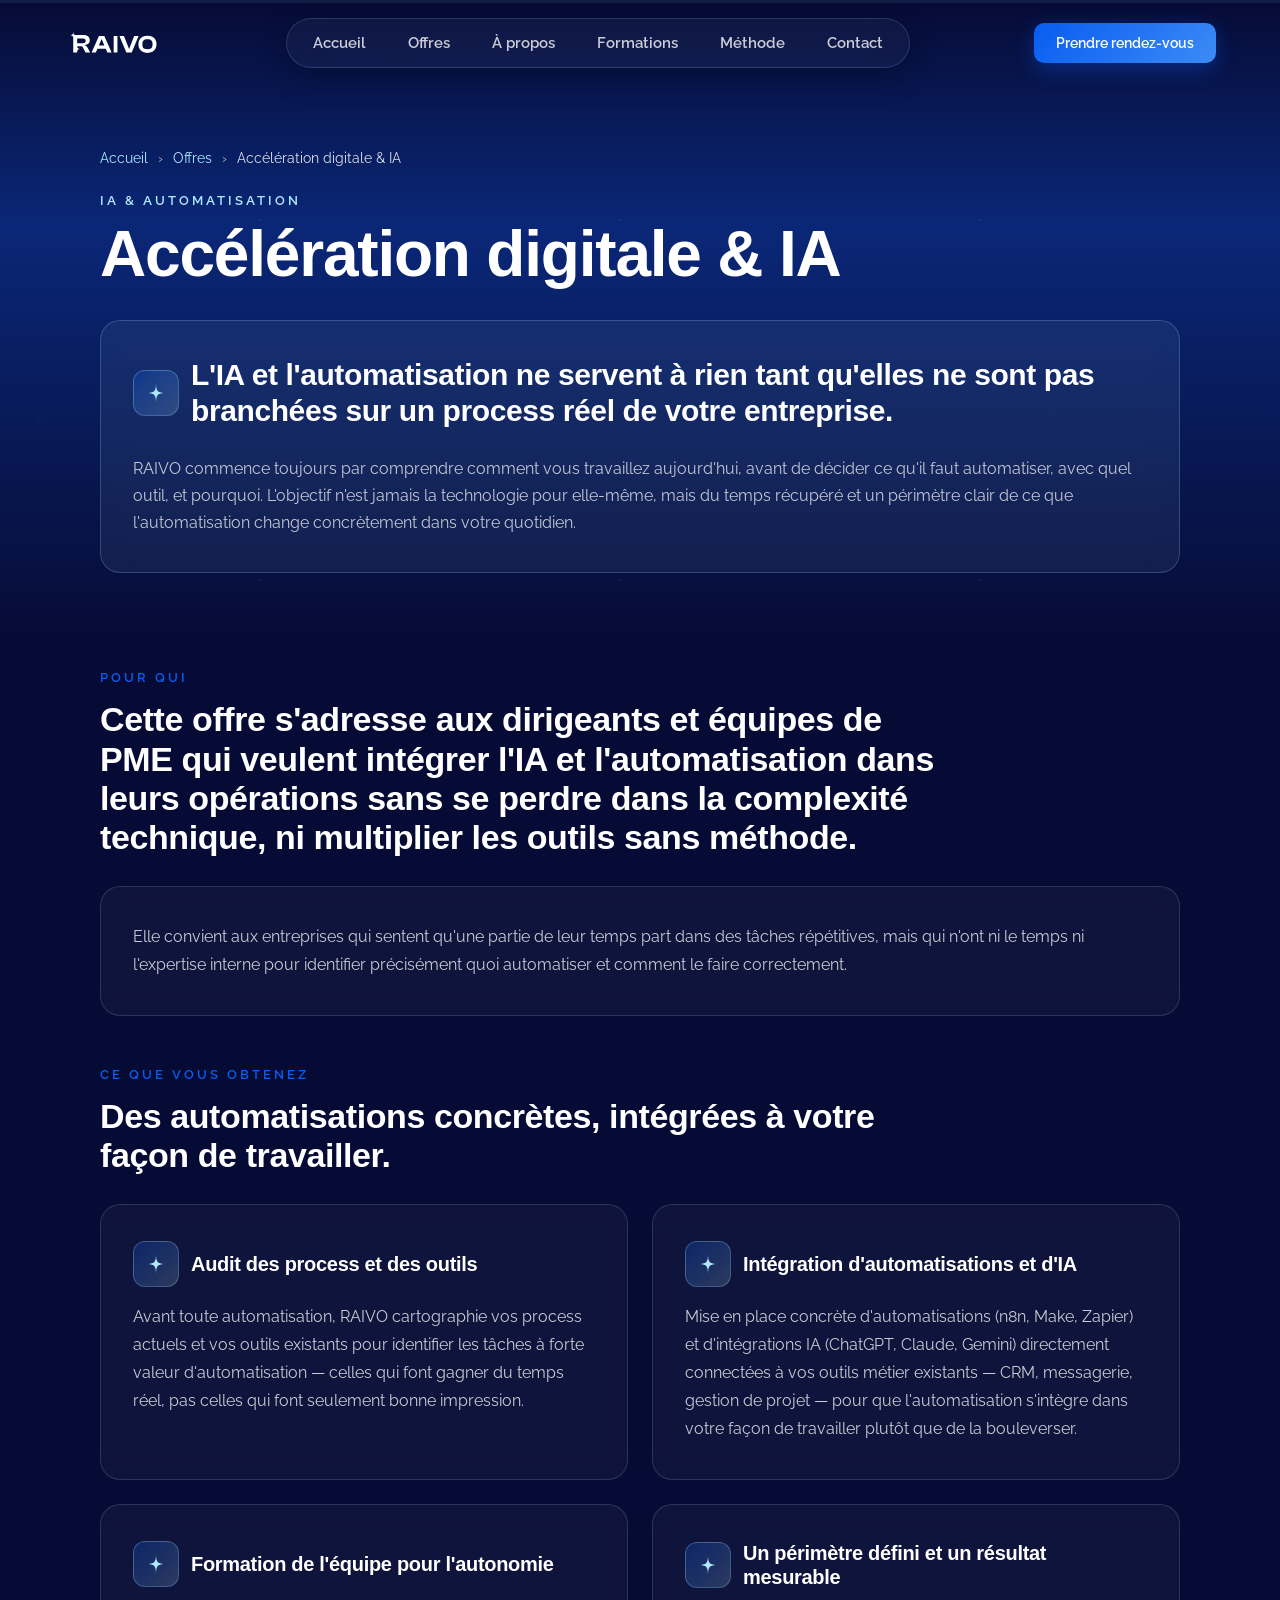
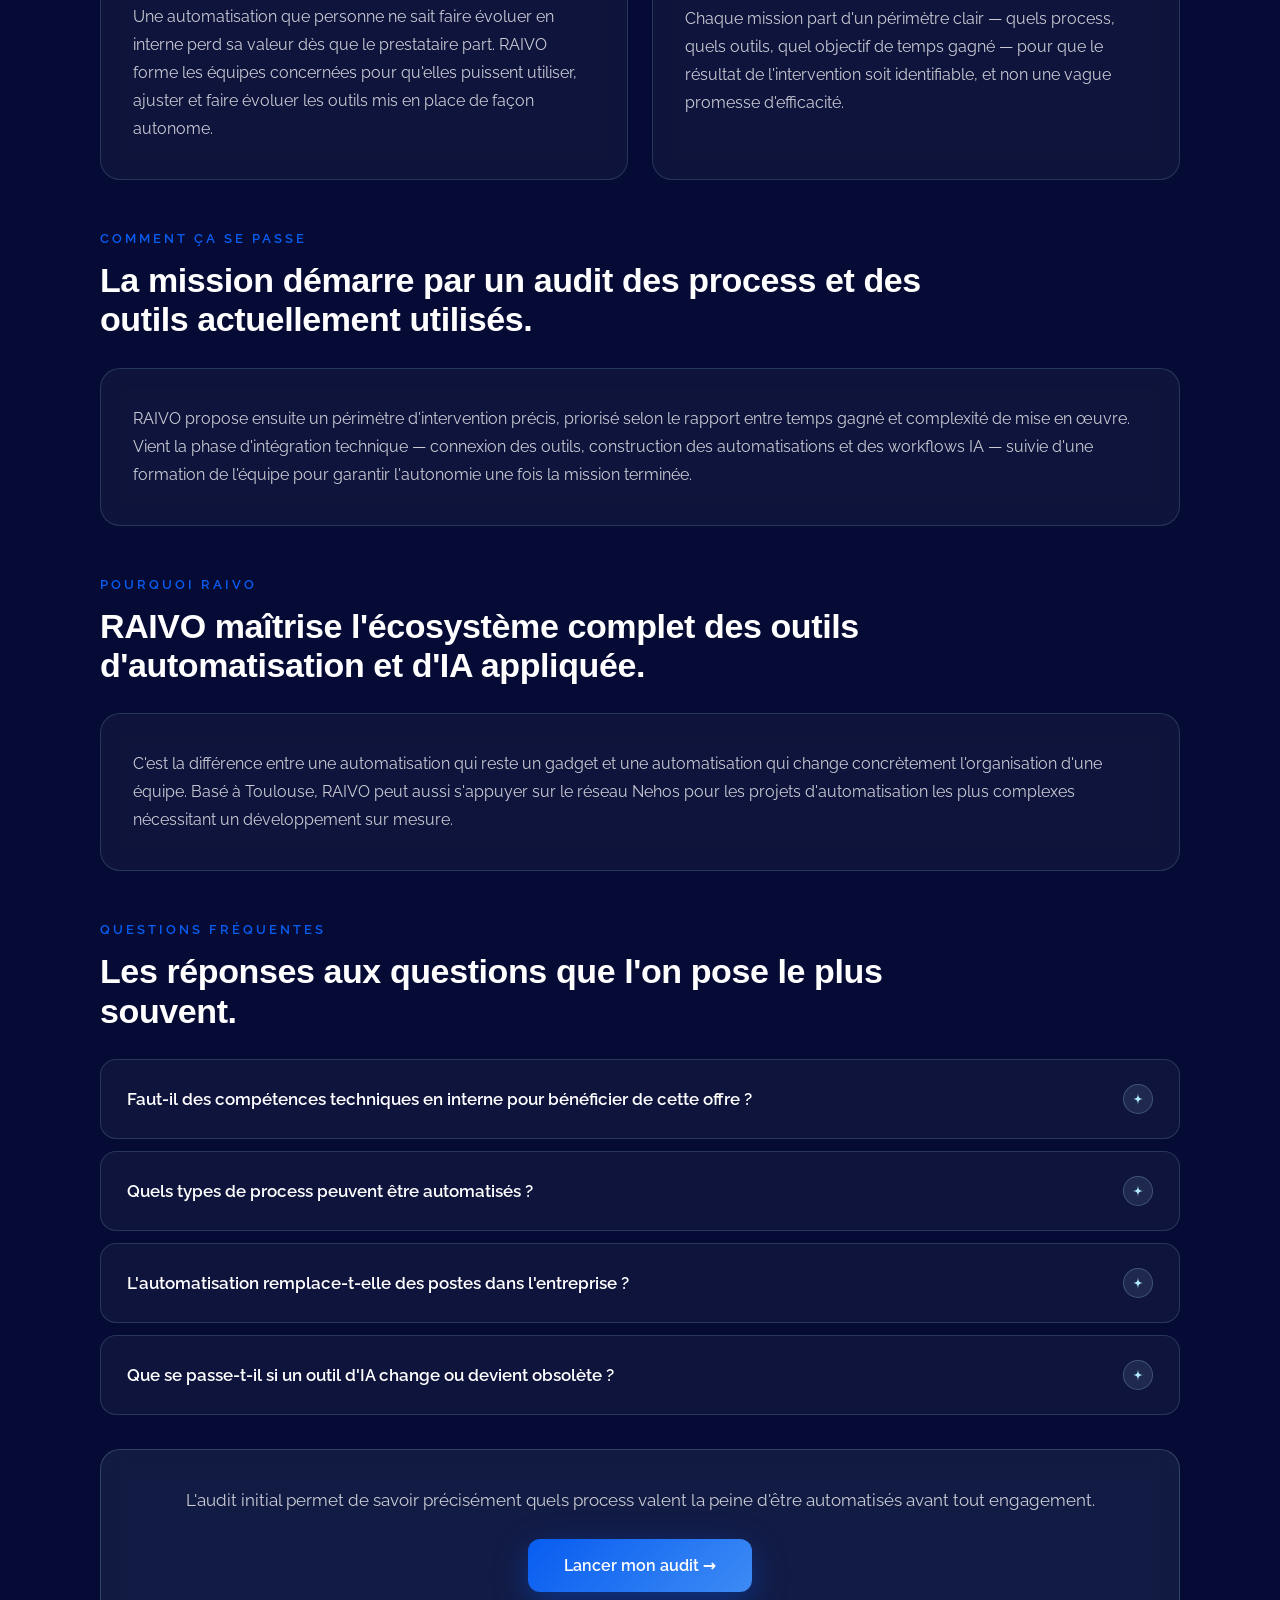
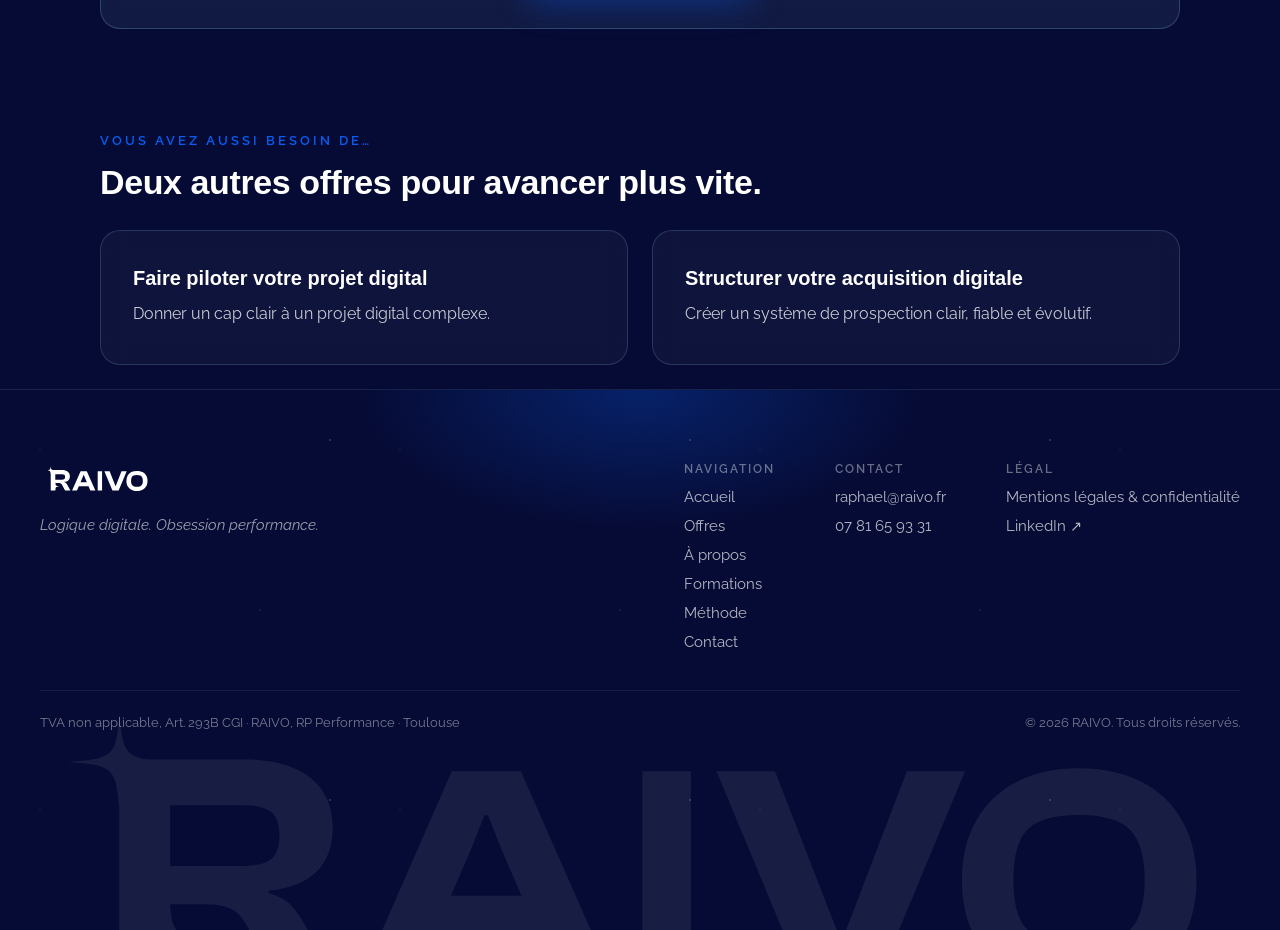
==== acceleration-digitale-ia/index.html @ 3dbcf72a "Ajout page Accélération digitale & IA" ====
<!DOCTYPE html>
<html lang="fr">
<head>
<meta charset="utf-8">
<meta name="viewport" content="width=device-width, initial-scale=1">
<title>Intégration IA et automatisation pour PME | RAIVO Toulouse</title>
<link rel="icon" type="image/svg+xml" href="../assets/favicon.svg">
<link rel="icon" type="image/png" sizes="32x32" href="../assets/favicon-32.png">
<link rel="icon" type="image/png" sizes="16x16" href="../assets/favicon-16.png">
<link rel="apple-touch-icon" sizes="180x180" href="../assets/apple-touch-icon.png">
<meta name="description" content="Gagnez du temps sans vous perdre dans la technique : audit, automatisations et IA intégrées à vos process, avec formation de vos équipes.">
<meta name="robots" content="index,follow">
<link rel="canonical" href="https://raivo.fr/acceleration-digitale-ia">
<meta property="og:type" content="website">
<meta property="og:url" content="https://raivo.fr/acceleration-digitale-ia">
<meta property="og:title" content="Intégration IA et automatisation pour PME | RAIVO Toulouse">
<meta property="og:description" content="Gagnez du temps sans vous perdre dans la technique : audit, automatisations et IA intégrées à vos process, avec formation de vos équipes.">
<meta property="og:image" content="https://raivo.fr/assets/og-image.jpg">
<meta property="og:site_name" content="RAIVO">
<meta property="og:locale" content="fr_FR">
<meta name="twitter:card" content="summary_large_image">
<meta name="twitter:title" content="Intégration IA et automatisation pour PME | RAIVO Toulouse">
<meta name="twitter:description" content="Gagnez du temps sans vous perdre dans la technique : audit, automatisations et IA intégrées à vos process, avec formation de vos équipes.">
<meta name="twitter:image" content="https://raivo.fr/assets/og-image.jpg">
<script type="application/ld+json">
{
  "@context": "https://schema.org",
  "@type": "Service",
  "name": "Accélération digitale & IA",
  "description": "RAIVO accompagne les PME dans l'intégration de l'IA et des automatisations dans leurs process métiers pour gagner du temps et réduire la complexité opérationnelle.",
  "provider": {
    "@type": "ProfessionalService",
    "name": "RAIVO",
    "url": "https://raivo.fr"
  },
  "areaServed": "France",
  "serviceType": "Automatisation et IA"
}
</script>
<link rel="preconnect" href="https://fonts.googleapis.com">
<link rel="preconnect" href="https://fonts.gstatic.com" crossorigin>
<link href="https://api.fontshare.com/v2/css?f[]=clash-display@600,700&display=swap" rel="stylesheet">
<link href="https://fonts.googleapis.com/css2?family=Raleway:wght@400;500;600;700&display=swap" rel="stylesheet">
<link rel="stylesheet" href="../css/style.css">
</head>
<body>
<div class="rv-progress-track"><div class="rv-progress-bar" data-progress-bar></div></div>

<header class="rv-header" data-header>
  <div class="rv-header-inner">
    <a href="../index.html" class="rv-logo" aria-label="RAIVO, accueil">
      <img src="../assets/raivo-logo-wide.svg" alt="Logo RAIVO" width="129" height="31">
    </a>
    <nav class="rv-tubelight" aria-label="Navigation principale">
      <a class="rv-nav-item" href="../index.html#accueil">Accueil</a>
      <a class="rv-nav-item" href="../index.html#offres">Offres</a>
      <a class="rv-nav-item" href="../index.html#apropos">À propos</a>
      <a class="rv-nav-item" href="../index.html#formations">Formations</a>
      <a class="rv-nav-item" href="../index.html#methode">Méthode</a>
      <a class="rv-nav-item" href="../index.html#contact">Contact</a>
    </nav>
    <a class="rv-cta-header" href="../rendez-vous.html" aria-label="Prendre rendez-vous">Prendre rendez-vous</a>
    <button type="button" class="rv-burger" data-burger aria-label="Ouvrir le menu" aria-expanded="false">
      <svg width="18" height="18" viewBox="0 0 24 24" aria-hidden="true">
        <path class="icon-close" d="M5 5L19 19M19 5L5 19" stroke="#fff" stroke-width="2" stroke-linecap="round"></path>
        <path class="icon-open" d="M4 7H20M4 12H20M4 17H20" stroke="#fff" stroke-width="2" stroke-linecap="round"></path>
      </svg>
    </button>
  </div>
  <div class="rv-mobile-menu" data-mobile-menu>
    <a href="../index.html#accueil">Accueil</a>
    <a href="../index.html#offres">Offres</a>
    <a href="../index.html#apropos">À propos</a>
    <a href="../index.html#formations">Formations</a>
    <a href="../index.html#methode">Méthode</a>
    <a href="../index.html#contact">Contact</a>
    <a href="../rendez-vous.html" class="rv-mobile-cta">Prendre rendez-vous</a>
  </div>
</header>

<main>
<section class="service-hero" aria-labelledby="page-title">
  <div class="rv-stars" aria-hidden="true"></div>
  <div class="service-hero-inner">
    <nav class="service-breadcrumb" aria-label="Fil d'Ariane">
      <a href="../index.html">Accueil</a>
      <span aria-hidden="true">›</span>
      <a href="../index.html#offres">Offres</a>
      <span aria-hidden="true">›</span>
      <span aria-current="page">Accélération digitale &amp; IA</span>
    </nav>
    <span class="rv-eyebrow sky">IA &amp; automatisation</span>
    <h1 id="page-title">Accélération digitale &amp; IA</h1>
    <div class="service-hero-card rv-card rv-card-tint">
      <div class="rv-card-title-row">
        <div class="rv-icon-badge" aria-hidden="true"><svg width="20" height="20" viewBox="0 0 100 100"><path d="M50 0 C50 42 58 50 100 50 C58 50 50 58 50 100 C50 58 42 50 0 50 C42 50 50 42 50 0 Z" fill="#b0e9fd"/></svg></div>
        <h2>L'IA et l'automatisation ne servent à rien tant qu'elles ne sont pas branchées sur un process réel de votre entreprise.</h2>
      </div>
      <p>RAIVO commence toujours par comprendre comment vous travaillez aujourd'hui, avant de décider ce qu'il faut automatiser, avec quel outil, et pourquoi. L'objectif n'est jamais la technologie pour elle-même, mais du temps récupéré et un périmètre clair de ce que l'automatisation change concrètement dans votre quotidien.</p>
    </div>
  </div>
</section>

<section class="rv-section service-section" aria-labelledby="pour-qui-title">
  <div class="rv-wrap service-wrap">
    <div class="service-section-head">
      <span class="rv-eyebrow">Pour qui</span>
      <h2 id="pour-qui-title">Cette offre s'adresse aux dirigeants et équipes de PME qui veulent intégrer l'IA et l'automatisation dans leurs opérations sans se perdre dans la complexité technique, ni multiplier les outils sans méthode.</h2>
    </div>
    <div class="rv-card">
      <p>Elle convient aux entreprises qui sentent qu'une partie de leur temps part dans des tâches répétitives, mais qui n'ont ni le temps ni l'expertise interne pour identifier précisément quoi automatiser et comment le faire correctement.</p>
    </div>
  </div>
</section>

<section class="rv-section service-section" aria-labelledby="obtenez-title">
  <div class="rv-wrap service-wrap">
    <div class="service-section-head">
      <span class="rv-eyebrow">Ce que vous obtenez</span>
      <h2 id="obtenez-title">Des automatisations concrètes, intégrées à votre façon de travailler.</h2>
    </div>
    <div class="service-grid">
      <article class="rv-card service-card">
        <div class="rv-card-title-row">
          <div class="rv-icon-badge" aria-hidden="true"><svg width="20" height="20" viewBox="0 0 100 100"><path d="M50 0 C50 42 58 50 100 50 C58 50 50 58 50 100 C50 58 42 50 0 50 C42 50 50 42 50 0 Z" fill="#b0e9fd"/></svg></div>
          <h3>Audit des process et des outils</h3>
        </div>
        <p>Avant toute automatisation, RAIVO cartographie vos process actuels et vos outils existants pour identifier les tâches à forte valeur d'automatisation — celles qui font gagner du temps réel, pas celles qui font seulement bonne impression.</p>
      </article>
      <article class="rv-card service-card">
        <div class="rv-card-title-row">
          <div class="rv-icon-badge" aria-hidden="true"><svg width="20" height="20" viewBox="0 0 100 100"><path d="M50 0 C50 42 58 50 100 50 C58 50 50 58 50 100 C50 58 42 50 0 50 C42 50 50 42 50 0 Z" fill="#b0e9fd"/></svg></div>
          <h3>Intégration d'automatisations et d'IA</h3>
        </div>
        <p>Mise en place concrète d'automatisations (n8n, Make, Zapier) et d'intégrations IA (ChatGPT, Claude, Gemini) directement connectées à vos outils métier existants — CRM, messagerie, gestion de projet — pour que l'automatisation s'intègre dans votre façon de travailler plutôt que de la bouleverser.</p>
      </article>
      <article class="rv-card service-card">
        <div class="rv-card-title-row">
          <div class="rv-icon-badge" aria-hidden="true"><svg width="20" height="20" viewBox="0 0 100 100"><path d="M50 0 C50 42 58 50 100 50 C58 50 50 58 50 100 C50 58 42 50 0 50 C42 50 50 42 50 0 Z" fill="#b0e9fd"/></svg></div>
          <h3>Formation de l'équipe pour l'autonomie</h3>
        </div>
        <p>Une automatisation que personne ne sait faire évoluer en interne perd sa valeur dès que le prestataire part. RAIVO forme les équipes concernées pour qu'elles puissent utiliser, ajuster et faire évoluer les outils mis en place de façon autonome.</p>
      </article>
      <article class="rv-card service-card">
        <div class="rv-card-title-row">
          <div class="rv-icon-badge" aria-hidden="true"><svg width="20" height="20" viewBox="0 0 100 100"><path d="M50 0 C50 42 58 50 100 50 C58 50 50 58 50 100 C50 58 42 50 0 50 C42 50 50 42 50 0 Z" fill="#b0e9fd"/></svg></div>
          <h3>Un périmètre défini et un résultat mesurable</h3>
        </div>
        <p>Chaque mission part d'un périmètre clair — quels process, quels outils, quel objectif de temps gagné — pour que le résultat de l'intervention soit identifiable, et non une vague promesse d'efficacité.</p>
      </article>
    </div>
  </div>
</section>

<section class="rv-section service-section" aria-labelledby="comment-title">
  <div class="rv-wrap service-wrap">
    <div class="service-section-head">
      <span class="rv-eyebrow">Comment ça se passe</span>
      <h2 id="comment-title">La mission démarre par un audit des process et des outils actuellement utilisés.</h2>
    </div>
    <div class="rv-card">
      <p>RAIVO propose ensuite un périmètre d'intervention précis, priorisé selon le rapport entre temps gagné et complexité de mise en œuvre. Vient la phase d'intégration technique — connexion des outils, construction des automatisations et des workflows IA — suivie d'une formation de l'équipe pour garantir l'autonomie une fois la mission terminée.</p>
    </div>
  </div>
</section>

<section class="rv-section service-section" aria-labelledby="pourquoi-title">
  <div class="rv-wrap service-wrap">
    <div class="service-section-head">
      <span class="rv-eyebrow">Pourquoi RAIVO</span>
      <h2 id="pourquoi-title">RAIVO maîtrise l'écosystème complet des outils d'automatisation et d'IA appliquée.</h2>
    </div>
    <div class="rv-card">
      <p>C'est la différence entre une automatisation qui reste un gadget et une automatisation qui change concrètement l'organisation d'une équipe. Basé à Toulouse, RAIVO peut aussi s'appuyer sur le réseau Nehos pour les projets d'automatisation les plus complexes nécessitant un développement sur mesure.</p>
    </div>
  </div>
</section>

<section class="rv-section service-section" aria-labelledby="faq-title">
  <div class="rv-wrap service-wrap">
    <div class="service-section-head">
      <span class="rv-eyebrow">Questions fréquentes</span>
      <h2 id="faq-title">Les réponses aux questions que l'on pose le plus souvent.</h2>
    </div>
    <div class="service-faq" data-accordion="multi">
      <div class="rv-faq-item" data-accordion-item data-open="false">
        <button type="button" class="rv-faq-q" data-accordion-toggle aria-expanded="false"><span class="txt">Faut-il des compétences techniques en interne pour bénéficier de cette offre ?</span><span class="rv-faq-icon" aria-hidden="true"><svg width="14" height="14" viewBox="0 0 100 100"><path d="M50 0 C50 42 58 50 100 50 C58 50 50 58 50 100 C50 58 42 50 0 50 C42 50 50 42 50 0 Z" fill="#b0e9fd"/></svg></span></button>
        <div class="rv-faq-ans"><div class="rv-faq-ans-inner">Non, c'est justement le principe : RAIVO gère la complexité technique et forme l'équipe à l'utilisation, pas au développement des outils.</div></div>
      </div>
      <div class="rv-faq-item" data-accordion-item data-open="false">
        <button type="button" class="rv-faq-q" data-accordion-toggle aria-expanded="false"><span class="txt">Quels types de process peuvent être automatisés ?</span><span class="rv-faq-icon" aria-hidden="true"><svg width="14" height="14" viewBox="0 0 100 100"><path d="M50 0 C50 42 58 50 100 50 C58 50 50 58 50 100 C50 58 42 50 0 50 C42 50 50 42 50 0 Z" fill="#b0e9fd"/></svg></span></button>
        <div class="rv-faq-ans"><div class="rv-faq-ans-inner">Le champ est large — traitement des leads entrants, relances clients, reporting interne, génération de contenu, tri et qualification d'informations. L'audit initial permet de prioriser selon votre activité réelle.</div></div>
      </div>
      <div class="rv-faq-item" data-accordion-item data-open="false">
        <button type="button" class="rv-faq-q" data-accordion-toggle aria-expanded="false"><span class="txt">L'automatisation remplace-t-elle des postes dans l'entreprise ?</span><span class="rv-faq-icon" aria-hidden="true"><svg width="14" height="14" viewBox="0 0 100 100"><path d="M50 0 C50 42 58 50 100 50 C58 50 50 58 50 100 C50 58 42 50 0 50 C42 50 50 42 50 0 Z" fill="#b0e9fd"/></svg></span></button>
        <div class="rv-faq-ans"><div class="rv-faq-ans-inner">L'objectif de RAIVO est de libérer du temps sur les tâches répétitives pour que les équipes se concentrent sur ce qui a le plus de valeur, pas de remplacer des rôles. Le périmètre est toujours discuté et défini avec vous en amont.</div></div>
      </div>
      <div class="rv-faq-item" data-accordion-item data-open="false">
        <button type="button" class="rv-faq-q" data-accordion-toggle aria-expanded="false"><span class="txt">Que se passe-t-il si un outil d'IA change ou devient obsolète ?</span><span class="rv-faq-icon" aria-hidden="true"><svg width="14" height="14" viewBox="0 0 100 100"><path d="M50 0 C50 42 58 50 100 50 C58 50 50 58 50 100 C50 58 42 50 0 50 C42 50 50 42 50 0 Z" fill="#b0e9fd"/></svg></span></button>
        <div class="rv-faq-ans"><div class="rv-faq-ans-inner">Les automatisations sont construites de façon modulaire et documentée, ce qui permet de remplacer un outil par un autre sans reconstruire l'ensemble du système.</div></div>
      </div>
    </div>
  </div>
</section>

<section class="rv-section service-cta-section" aria-labelledby="cta-title">
  <div class="rv-wrap service-wrap">
    <div class="rv-card rv-card-tint service-cta-card">
      <p class="service-cta-label">L'audit initial permet de savoir précisément quels process valent la peine d'être automatisés avant tout engagement.</p>
      <a href="../rendez-vous.html" class="rv-btn rv-btn-primary" id="cta-title">Lancer mon audit →</a>
    </div>
  </div>
</section>

<section class="rv-section service-section" aria-labelledby="related-title">
  <div class="rv-wrap service-wrap">
    <div class="service-section-head">
      <span class="rv-eyebrow">Vous avez aussi besoin de…</span>
      <h2 id="related-title">Deux autres offres pour avancer plus vite.</h2>
    </div>
    <div class="service-related-grid">
      <a href="../direction-de-projet-digital-externalisee/" class="rv-card service-related-card">
        <h3>Faire piloter votre projet digital</h3>
        <p>Donner un cap clair à un projet digital complexe.</p>
      </a>
      <a href="../prospection-digitale-cle-en-main/" class="rv-card service-related-card">
        <h3>Structurer votre acquisition digitale</h3>
        <p>Créer un système de prospection clair, fiable et évolutif.</p>
      </a>
    </div>
  </div>
</section>
</main>

<footer class="rv-footer">
  <div class="rv-footer-glow" aria-hidden="true"></div>
  <div class="rv-stars" aria-hidden="true"></div>
  <img src="../assets/raivo-logo-wide.svg" alt="" aria-hidden="true" width="1280" height="308" loading="lazy" class="rv-footer-watermark">
  <div class="rv-footer-inner">
    <div class="rv-footer-top">
      <div class="rv-footer-brand">
        <img src="../assets/raivo-logo-wide.svg" alt="Logo RAIVO" width="150" height="36">
        <p>Logique digitale. Obsession performance.</p>
      </div>
      <div class="rv-footer-cols">
        <div class="rv-footer-col">
          <span class="head">Navigation</span>
          <a href="../index.html#accueil">Accueil</a>
          <a href="../index.html#offres">Offres</a>
          <a href="../index.html#apropos">À propos</a>
          <a href="../index.html#formations">Formations</a>
          <a href="../index.html#methode">Méthode</a>
          <a href="../index.html#contact">Contact</a>
        </div>
        <div class="rv-footer-col">
          <span class="head">Contact</span>
          <a href="mailto:raphael@raivo.fr">raphael@raivo.fr</a>
          <a href="tel:+33781659331">07 81 65 93 31</a>
        </div>
        <div class="rv-footer-col">
          <span class="head">Légal</span>
          <a href="../mentions-legales.html">Mentions légales & confidentialité</a>
          <a href="https://www.linkedin.com/in/rapha%C3%ABl-poirier/" target="_blank" rel="noopener" aria-label="LinkedIn RAIVO">LinkedIn ↗</a>
        </div>
      </div>
    </div>
    <div class="rv-footer-bottom">
      <span>TVA non applicable, Art. 293B CGI · RAIVO, RP Performance · Toulouse</span>
      <span>© 2026 RAIVO. Tous droits réservés.</span>
    </div>
  </div>
</footer>

<script src="../js/main.js"></script>
<script>
window.axeptioSettings = {
  clientId: "6a49245755cf01ff65aa2dd6",
  cookiesVersion: "5f101598-992e-487b-aebd-4d98815784bb",
  googleConsentMode: {
    default: {
      analytics_storage: "denied",
      ad_storage: "denied",
      ad_user_data: "denied",
      ad_personalization: "denied",
      wait_for_update: 500
    }
  }
};
(function(d, s) {
  var t = d.getElementsByTagName(s)[0], e = d.createElement(s);
  e.async = true; e.src = "//static.axept.io/sdk.js";
  t.parentNode.insertBefore(e, t);
})(document, "script");
</script>
</body>
</html>
---- css/style.css ----
/* ============================================================
   RAIVO — shared stylesheet (header, nav, footer, components,
   and every page section). Colors/fonts per brand spec.
   ============================================================ */

:root {
  --navy: #060b35;
  --blue-deep: #0a2777;
  --blue-electric: #085cf0;
  --blue-mid: #3d8bf5;
  --sky: #b0e9fd;
  --white: #ffffff;
}

* { box-sizing: border-box; }

html { scroll-behavior: smooth; scroll-padding-top: 96px; }

body {
  margin: 0;
  background: var(--navy);
  color: var(--white);
  font-family: 'Raleway', system-ui, sans-serif;
  -webkit-font-smoothing: antialiased;
  overflow-x: hidden;
}

::selection { background: var(--blue-electric); color: #fff; }
a { text-decoration: none; color: inherit; }
input::placeholder, textarea::placeholder { color: rgba(255,255,255,.42); }
h1, h2, h3, h4 { font-family: 'Clash Display', sans-serif; margin: 0; color: #fff; }
p { margin: 0; }
ul { list-style: none; margin: 0; padding: 0; }
button { font-family: inherit; }

.grad-text {
  background: linear-gradient(120deg, var(--blue-electric), var(--sky));
  -webkit-background-clip: text;
  background-clip: text;
  color: transparent;
}

/* ---------------- keyframes ---------------- */
@keyframes raivoGrid { from { transform: translateY(0); } to { transform: translateY(64px); } }
@keyframes raivoFloat { 0%,100% { transform: translateY(0) rotate(0deg); } 50% { transform: translateY(-28px) rotate(8deg); } }
@keyframes raivoSpin { from { transform: rotate(0deg); } to { transform: rotate(360deg); } }
@keyframes raivoPulse { 0%,100% { opacity:.5; } 50% { opacity:1; } }
@keyframes raivoTwinkle { 0%,100% { opacity:.5; } 50% { opacity:.85; } }
@keyframes raivoMarquee { from { transform: translateX(0); } to { transform: translateX(-50%); } }

/* ---------------- reveal on scroll ---------------- */
[data-reveal] { opacity: 0; transform: translateY(34px); }
[data-reveal].is-revealed { opacity: 1; transform: none; }

/* ---------------- starfield ---------------- */
.rv-stars {
  position: absolute; inset: 0; pointer-events: none; z-index: 0;
  background-image:
    radial-gradient(1.2px 1.2px at 40px 60px, rgba(255,255,255,.85), transparent 62%),
    radial-gradient(1px 1px at 180px 120px, rgba(255,255,255,.6), transparent 62%),
    radial-gradient(1.3px 1.3px at 260px 220px, rgba(176,233,253,.7), transparent 62%),
    radial-gradient(1px 1px at 90px 290px, rgba(255,255,255,.55), transparent 62%),
    radial-gradient(1.4px 1.4px at 330px 50px, rgba(255,255,255,.7), transparent 62%),
    radial-gradient(1px 1px at 140px 200px, rgba(255,255,255,.5), transparent 62%);
  background-size: 360px 360px; background-repeat: repeat;
  animation: raivoTwinkle 7s ease-in-out infinite;
}
.rv-stars.s2 {
  background-size: 520px 470px; animation-duration: 11s; opacity: .7;
  background-image:
    radial-gradient(1px 1px at 70px 110px, rgba(255,255,255,.7), transparent 62%),
    radial-gradient(1.3px 1.3px at 300px 60px, rgba(176,233,253,.6), transparent 62%),
    radial-gradient(1px 1px at 200px 300px, rgba(255,255,255,.55), transparent 62%),
    radial-gradient(1.2px 1.2px at 430px 240px, rgba(255,255,255,.6), transparent 62%),
    radial-gradient(1px 1px at 30px 380px, rgba(255,255,255,.45), transparent 62%);
}

.rv-watermark {
  position: absolute; left: -140px; opacity: .05; animation: raivoSpin 70s linear infinite; pointer-events: none;
}
.rv-orb { position: absolute; border-radius: 50%; pointer-events: none; animation: raivoPulse 3s ease-in-out infinite; }

/* ============================================================
   HEADER + TUBELIGHT NAV
   ============================================================ */
.rv-progress-track {
  position: fixed; top: 0; left: 0; right: 0; height: 3px; z-index: 200;
  background: rgba(176,233,253,.08);
}
.rv-progress-bar {
  height: 100%; width: 0%;
  background: linear-gradient(90deg, var(--blue-electric), var(--sky));
  box-shadow: 0 0 12px rgba(176,233,253,.6);
  transition: width .12s linear;
}

.rv-header {
  position: fixed; top: 0; left: 0; right: 0; z-index: 100;
  background: transparent;
  border-bottom: 1px solid transparent;
  transition: background .4s ease, box-shadow .4s ease, border-color .4s ease;
}
.rv-header.is-scrolled {
  background: rgba(6,11,53,.92);
  backdrop-filter: blur(14px);
  -webkit-backdrop-filter: blur(14px);
  box-shadow: 0 8px 34px rgba(0,0,0,.45);
  border-bottom-color: rgba(176,233,253,.1);
}
.rv-header-inner {
  max-width: 1200px; margin: 0 auto; padding: 18px 24px;
  display: flex; align-items: center; justify-content: space-between; gap: 24px;
}
.rv-logo { display: flex; align-items: center; }
.rv-logo img { height: 31px; width: auto; display: block; }

.rv-tubelight {
  position: relative; display: flex; align-items: center; gap: 2px;
  padding: 6px; border-radius: 100px;
  background: rgba(255,255,255,.04);
  border: 1px solid rgba(176,233,253,.16);
  backdrop-filter: blur(14px); -webkit-backdrop-filter: blur(14px);
  box-shadow: 0 8px 30px rgba(0,0,0,.3);
}
.rv-nav-hl {
  position: absolute; top: 6px; bottom: 6px; left: 0; width: 0;
  border-radius: 100px; background: rgba(176,233,253,.12);
  transform: translateX(0);
  transition: transform .42s cubic-bezier(.34,1.18,.4,1), width .42s cubic-bezier(.34,1.18,.4,1);
  pointer-events: none; z-index: 0;
}
.rv-nav-hl-lamp {
  position: absolute; top: -7px; left: 50%; transform: translateX(-50%);
  width: 34px; height: 4px; border-radius: 0 0 8px 8px;
  background: var(--sky); box-shadow: 0 0 12px 2px rgba(176,233,253,.75);
}
.rv-nav-hl-lamp span { position: absolute; border-radius: 50%; background: rgba(176,233,253,.32); }
.rv-nav-hl-lamp .g1 { left: -9px; top: -7px; width: 52px; height: 26px; filter: blur(13px); }
.rv-nav-hl-lamp .g2 { left: 1px; top: -4px; width: 32px; height: 18px; filter: blur(8px); background: rgba(176,233,253,.28); }
.rv-nav-hl-lamp .g3 { left: 9px; top: -1px; width: 16px; height: 12px; filter: blur(5px); }

.rv-nav-item {
  position: relative; z-index: 1; font-size: 15px; font-weight: 600;
  color: rgba(255,255,255,.78); padding: 9px 20px; border-radius: 100px;
  transition: color .3s ease;
}
.rv-nav-item:hover { color: var(--sky); }
.rv-nav-item.is-active { color: #fff; }

.rv-cta-header {
  display: inline-flex; align-items: center; gap: 8px;
  background: linear-gradient(135deg, var(--blue-electric), var(--blue-mid));
  color: #fff; font-weight: 600; font-size: 14px; padding: 12px 22px; border-radius: 10px;
  box-shadow: 0 6px 20px rgba(8,92,240,.35);
  transition: box-shadow .25s ease, transform .25s ease;
}
.rv-cta-header:hover { box-shadow: 0 10px 30px rgba(8,92,240,.55); transform: translateY(-2px); }

.rv-burger {
  display: none; align-items: center; justify-content: center;
  width: 42px; height: 42px; border-radius: 11px;
  background: rgba(255,255,255,.06); border: 1px solid rgba(176,233,253,.2);
  flex-shrink: 0; cursor: pointer;
}
.rv-burger svg .icon-close { display: none; }
.rv-burger.is-open svg .icon-open { display: none; }
.rv-burger.is-open svg .icon-close { display: block; }

.rv-mobile-menu {
  display: flex; flex-direction: column;
  position: fixed; top: 69px; left: 0; right: 0; z-index: 99;
  background: rgba(6,11,53,.98);
  backdrop-filter: blur(14px);
  border-bottom: 1px solid rgba(176,233,253,.14);
  padding: 0 24px; max-height: 0; overflow: hidden; opacity: 0;
  transition: max-height .38s cubic-bezier(.4,0,.2,1), opacity .3s ease, padding .38s ease;
}
.rv-mobile-menu.is-open {
  padding: 10px 24px 26px; max-height: 80vh; overflow: auto; opacity: 1;
}
.rv-mobile-menu a {
  font-size: 17px; font-weight: 600; color: #fff; padding: 14px 8px;
  border-bottom: 1px solid rgba(176,233,253,.1);
}
.rv-mobile-menu .rv-mobile-cta {
  display: flex; align-items: center; justify-content: center; gap: 8px;
  margin-top: 18px; border-bottom: none;
  background: linear-gradient(135deg, var(--blue-electric), var(--blue-mid));
  color: #fff; font-weight: 600; font-size: 16px; padding: 15px 22px; border-radius: 11px;
  box-shadow: 0 6px 20px rgba(8,92,240,.35);
}

@media (max-width: 1150px) {
  .rv-tubelight { gap: 0; padding: 5px; }
  .rv-tubelight .rv-nav-item { font-size: 13px; padding: 8px 12px; }
  .rv-cta-header { font-size: 13px; padding: 11px 16px; white-space: nowrap; }
  .rv-header-inner { gap: 12px; padding: 16px; }
}
@media (max-width: 760px) {
  .rv-tubelight { display: none; }
  .rv-cta-header { display: none; }
  .rv-burger { display: flex; }
}

/* ============================================================
   BUTTONS & BADGES
   ============================================================ */
.rv-btn {
  display: inline-flex; align-items: center; justify-content: center; gap: 10px;
  font-weight: 600; font-size: 16px; padding: 17px 36px; border-radius: 12px;
  border: none; cursor: pointer; transition: transform .25s ease, box-shadow .25s ease, background .25s ease, border-color .25s ease;
}
.rv-btn-primary {
  background: linear-gradient(135deg, var(--blue-electric), var(--blue-mid));
  color: #fff; box-shadow: 0 10px 34px rgba(8,92,240,.4);
}
.rv-btn-primary:hover { transform: translateY(-3px); box-shadow: 0 16px 44px rgba(8,92,240,.6); }
.rv-btn-outline {
  background: rgba(255,255,255,.04); color: var(--sky);
  border: 1px solid rgba(176,233,253,.32); backdrop-filter: blur(8px);
}
.rv-btn-outline:hover { background: rgba(176,233,253,.1); border-color: rgba(176,233,253,.6); }
.rv-btn-sm { font-size: 15px; padding: 14px 30px; border-radius: 11px; }
.rv-btn-sky {
  background: rgba(176,233,253,.12); border: 1px solid rgba(176,233,253,.5);
  color: var(--sky); font-weight: 600; font-size: 15px; padding: 14px 28px; border-radius: 11px;
  display: inline-flex; align-items: center; gap: 8px;
  transition: background .25s ease, border-color .25s ease;
}
.rv-btn-sky:hover { background: rgba(176,233,253,.2); border-color: var(--sky); }
.rv-btn-pill {
  display: inline-flex; align-items: center; gap: 9px; font-size: 15px; font-weight: 600;
  color: var(--sky); padding: 12px 26px; border-radius: 100px;
  border: 1px solid rgba(176,233,253,.3); background: rgba(176,233,253,.06);
  transition: border-color .25s ease, background .25s ease;
}
.rv-btn-pill:hover { border-color: rgba(176,233,253,.6); background: rgba(176,233,253,.1); }

.rv-eyebrow {
  font-size: 13px; font-weight: 600; letter-spacing: 3px; color: var(--blue-electric);
  text-transform: uppercase;
}
.rv-eyebrow.sky { color: var(--sky); }

.rv-icon-badge {
  display: flex; align-items: center; justify-content: center;
  width: 46px; height: 46px; border-radius: 12px;
  background: linear-gradient(135deg, rgba(8,92,240,.25), rgba(176,233,253,.18));
  border: 1px solid rgba(176,233,253,.25); flex-shrink: 0;
}

/* ============================================================
   SECTION LAYOUT
   ============================================================ */
.rv-section { position: relative; padding: clamp(52px,6vw,78px) 24px; overflow: hidden; }
.rv-wrap { position: relative; margin: 0 auto; }
.rv-head { max-width: 700px; margin: 0 auto 56px; text-align: center; }
.rv-head h2 { font-weight: 600; font-size: clamp(30px,4.4vw,50px); line-height: 1.1; letter-spacing: -1px; margin: 16px 0 18px; }
.rv-head p { font-size: 17px; line-height: 1.6; color: rgba(255,255,255,.72); }

.rv-card {
  background: rgba(255,255,255,.04); border: 1px solid rgba(176,233,253,.16);
  border-radius: 20px; padding: 36px 32px; backdrop-filter: blur(12px);
}
.rv-card-tint { background: rgba(176,233,253,.07); border-color: rgba(176,233,253,.2); }
.rv-card-hover { transition: transform .35s ease, border-color .35s ease, box-shadow .35s ease; }
.rv-card-hover:hover { transform: translateY(-8px); border-color: rgba(176,233,253,.45); box-shadow: 0 24px 60px rgba(8,92,240,.22); }

/* ---------------- Hero ---------------- */
.rv-hero {
  min-height: 100vh; display: flex; align-items: center;
  padding: 130px 24px 78px;
  background: linear-gradient(180deg, #060b35 0%, #060b35 55%, #0a2777 100%);
}
.rv-hero-bg { position: absolute; inset: 0; overflow: hidden; pointer-events: none; }
.rv-hero-grid {
  position: absolute; inset: -64px;
  background-image: linear-gradient(rgba(176,233,253,.07) 1px,transparent 1px), linear-gradient(90deg,rgba(176,233,253,.07) 1px,transparent 1px);
  background-size: 64px 64px; animation: raivoGrid 14s linear infinite;
  -webkit-mask-image: radial-gradient(ellipse 80% 70% at 50% 35%,#000 30%,transparent 75%);
  mask-image: radial-gradient(ellipse 80% 70% at 50% 35%,#000 30%,transparent 75%);
}
.rv-hero-inner { position: relative; max-width: 1100px; margin: 0 auto; text-align: center; z-index: 2; }
.rv-hero-tag {
  display: inline-flex; align-items: center; gap: 10px; padding: 8px 18px; border-radius: 100px;
  background: rgba(176,233,253,.08); border: 1px solid rgba(176,233,253,.2); margin-bottom: 32px;
}
.rv-hero-tag span { font-size: 12.5px; font-weight: 600; letter-spacing: 2.5px; color: var(--sky); text-transform: uppercase; }
.rv-hero h1 { font-weight: 700; font-size: clamp(40px,7vw,86px); line-height: 1.02; letter-spacing: -1.5px; margin: 0 0 28px; }
.rv-hero-sub { max-width: 680px; margin: 0 auto 44px; font-size: clamp(17px,2.2vw,21px); line-height: 1.6; color: rgba(255,255,255,.74); }
.rv-hero-sub strong { color: #fff; font-weight: 600; }
.rv-hero-ctas { display: flex; gap: 16px; justify-content: center; flex-wrap: wrap; }

/* ---------------- Proof marquee ---------------- */
.rv-proof {
  background: var(--blue-deep); padding: 36px 0;
  border-top: 1px solid rgba(176,233,253,.08); overflow: hidden;
}
.rv-marquee-mask {
  position: relative;
  -webkit-mask-image: linear-gradient(90deg,transparent,#000 8%,#000 92%,transparent);
  mask-image: linear-gradient(90deg,transparent,#000 8%,#000 92%,transparent);
}
.rv-marquee { display: flex; width: max-content; animation: raivoMarquee 28s linear infinite; }
.rv-marquee-mask:hover .rv-marquee { animation-play-state: paused; }
.rv-proof-item { display: flex; align-items: center; gap: 18px; flex-shrink: 0; }
.rv-proof-item div { display: flex; align-items: center; gap: 12px; padding: 0 28px; }
.rv-proof-item span.txt { font-size: 15px; font-weight: 500; color: #fff; letter-spacing: .2px; white-space: nowrap; }
.rv-proof-sep { width: 1px; height: 26px; background: rgba(176,233,253,.18); flex-shrink: 0; }

/* ---------------- Qui est RAIVO ---------------- */
#qui { background: var(--blue-deep); }
#qui .rv-card { padding: 38px 34px; }
.rv-qui-lead { max-width: 760px; margin: 0 auto 60px; text-align: center; }
.rv-qui-lead h2 { font-weight: 600; font-size: clamp(30px,4.4vw,50px); line-height: 1.08; letter-spacing: -1px; margin: 18px 0 26px; }
.rv-qui-lead p { font-size: 17px; line-height: 1.7; color: rgba(255,255,255,.74); }
.rv-qui-lead strong { color: #fff; font-weight: 600; }
.rv-grid-2 { display: grid; grid-template-columns: repeat(2,1fr); gap: 24px; }
.rv-grid-auto { display: grid; grid-template-columns: repeat(auto-fit,minmax(320px,1fr)); gap: 24px; align-items: stretch; }
.rv-card-title-row { display: flex; align-items: center; gap: 12px; margin-bottom: 26px; }
.rv-card-title-row h3 { font-weight: 600; font-size: 21px; line-height: 1.2; letter-spacing: -.3px; }
.rv-list-check { display: flex; flex-direction: column; gap: 18px; }
.rv-list-check li { display: flex; align-items: flex-start; gap: 13px; }
.rv-list-check li svg { flex-shrink: 0; margin-top: 5px; }
.rv-list-check li span { font-size: 15.5px; line-height: 1.55; color: rgba(255,255,255,.86); }
.rv-list-check li strong { color: #fff; font-weight: 600; }
.rv-position-card { display: flex; flex-direction: column; height: 100%; }
.rv-position-card .rv-eyebrow { margin-bottom: 14px; display: block; }
.rv-position-card h3 { font-size: 24px; line-height: 1.18; letter-spacing: -.3px; margin: 0 0 22px; }
.rv-position-card p { font-size: 15.5px; line-height: 1.7; color: rgba(255,255,255,.78); margin: 0 0 18px; }
.rv-position-card p strong { color: #fff; font-weight: 600; }
.rv-position-tag {
  margin-top: auto; display: flex; align-items: center; gap: 10px; padding: 14px 18px;
  border-radius: 12px; background: rgba(8,92,240,.14); border: 1px solid rgba(176,233,253,.18);
}
.rv-position-tag span { font-size: 14px; font-weight: 500; color: rgba(255,255,255,.9); letter-spacing: .2px; }
.rv-center-cta { text-align: center; margin-top: 52px; }

/* ---------------- Offres ---------------- */
.rv-section#offres { background: linear-gradient(180deg, var(--blue-deep) 0%, var(--navy) 60%); }
.rv-offer-card { position: relative; display: flex; flex-direction: column; padding: 36px 30px; }
.rv-offer-card h3 { font-weight: 600; font-size: 23px; line-height: 1.18; letter-spacing: -.3px; margin: 0 0 14px; }
.rv-offer-card > p { font-size: 14.5px; line-height: 1.6; color: rgba(255,255,255,.62); margin: 0 0 24px; }
.rv-offer-points { display: flex; flex-direction: column; gap: 13px; margin: 0 0 26px; }
.rv-offer-points li { display: flex; align-items: flex-start; gap: 11px; font-size: 14.5px; line-height: 1.5; color: rgba(255,255,255,.86); }
.rv-offer-points li svg { flex-shrink: 0; margin-top: 4px; }
.rv-offer-price { padding: 14px 0; border-top: 1px solid rgba(176,233,253,.12); margin-bottom: 22px; }
.rv-offer-price span { font-size: 14px; font-weight: 600; color: var(--sky); }
.rv-offer-cta {
  display: flex; align-items: center; justify-content: center; gap: 8px; width: 100%; padding: 14px;
  border-radius: 11px; background: linear-gradient(135deg, var(--blue-electric), var(--blue-mid));
  color: #fff; font-weight: 600; font-size: 15px; box-shadow: 0 8px 24px rgba(8,92,240,.3);
  transition: transform .25s ease, box-shadow .25s ease;
}
.rv-offer-cta:hover { transform: translateY(-2px); box-shadow: 0 12px 32px rgba(8,92,240,.5); }
.rv-offer-tag { font-size: 12px; font-weight: 600; letter-spacing: 2px; color: var(--sky); text-transform: uppercase; }

.rv-cta-bar { position: relative; margin-top: 32px; }
.rv-cta-bar-glow {
  position: absolute; inset: 0; border-radius: 18px;
  background: radial-gradient(ellipse 80% 100% at 50% 50%, rgba(8,92,240,.55), rgba(61,139,245,.22) 55%, transparent 80%);
  filter: blur(26px); pointer-events: none; z-index: 0;
}
.rv-cta-bar-inner {
  position: relative; z-index: 1; display: flex; align-items: center; justify-content: space-between;
  flex-wrap: wrap; gap: 20px; padding: 28px 34px; border-radius: 18px;
  background: rgba(8,92,240,.16); border: 1px solid rgba(176,233,253,.3); box-shadow: 0 16px 50px rgba(8,92,240,.4);
}
.rv-cta-bar-inner p { margin: 0; font-size: 16px; line-height: 1.5; color: rgba(255,255,255,.9); max-width: 640px; }
.rv-cta-bar-inner p strong { color: #fff; }

/* ---------------- A propos ---------------- */
#apropos { background: var(--navy); }
.rv-about {
  position: relative; max-width: 1000px; margin: 0 auto;
  display: grid; grid-template-columns: 280px 1fr; gap: clamp(40px,6vw,72px); align-items: center;
}
.rv-avatar { display: flex; justify-content: center; }
.rv-avatar-ring {
  position: relative; width: 220px; height: 220px; border-radius: 50%; padding: 2px;
  background: linear-gradient(135deg, var(--blue-electric), var(--sky)); flex-shrink: 0;
}
.rv-avatar-ring img {
  width: 100%; height: 100%; border-radius: 50%; object-fit: cover; object-position: center top; display: block;
  background: radial-gradient(circle at 50% 38%, #123089, #060b35 75%);
}
.rv-avatar-ring svg { position: absolute; right: -6px; top: 8px; }
.rv-about h2 { font-weight: 600; font-size: clamp(27px,3.8vw,42px); line-height: 1.14; letter-spacing: -.6px; margin: 14px 0 22px; }
.rv-about h2 span { color: rgba(255,255,255,.4); }
.rv-about p { font-size: 16.5px; line-height: 1.7; color: rgba(255,255,255,.74); margin: 0 0 18px; }
.rv-about p strong { color: #fff; font-weight: 600; }
.rv-stats-grid {
  position: relative; max-width: 1000px; margin: 56px auto 0;
  display: grid; grid-template-columns: repeat(4,1fr); gap: 20px;
}
.rv-stat {
  display: flex; flex-direction: column; align-items: center; text-align: center; gap: 8px;
  background: rgba(255,255,255,.04); border: 1px solid rgba(176,233,253,.14); border-radius: 20px;
  padding: 34px 22px; backdrop-filter: blur(12px);
}
.rv-stat .num {
  font-family: 'Clash Display', sans-serif; font-weight: 700; font-size: clamp(38px,4.6vw,52px); line-height: 1; letter-spacing: -1.5px;
  background: linear-gradient(120deg, var(--blue-electric), var(--sky)); -webkit-background-clip: text; background-clip: text; color: transparent;
}
.rv-stat .label { font-size: 14.5px; font-weight: 500; line-height: 1.45; color: rgba(255,255,255,.72); }

/* ---------------- Formations ---------------- */
.rv-section#formations { background: linear-gradient(180deg, var(--navy) 0%, var(--blue-deep) 22%, var(--navy) 100%); }
.rv-section#formations .rv-card { padding: 36px 34px; }
.rv-formats { display: flex; flex-direction: column; }
.rv-formats > div {
  display: flex; align-items: center; justify-content: space-between; gap: 18px;
  padding: 16px 0; border-bottom: 1px solid rgba(176,233,253,.12);
}
.rv-formats .label { font-size: 15px; line-height: 1.45; color: rgba(255,255,255,.88); }
.rv-formats .price { flex-shrink: 0; font-size: 14px; font-weight: 600; color: var(--sky); white-space: nowrap; }
.rv-cta-bar-flat {
  margin-top: 28px; display: flex; align-items: center; justify-content: space-between; flex-wrap: wrap; gap: 20px;
  padding: 24px 32px; border-radius: 18px; background: rgba(8,92,240,.1); border: 1px solid rgba(176,233,253,.16);
}
.rv-cta-bar-flat p { margin: 0; font-size: 14px; line-height: 1.55; color: rgba(255,255,255,.68); max-width: 620px; }

/* ---------------- Pourquoi ---------------- */
#pourquoi { background: var(--navy); }
.rv-chart-bg { position: absolute; inset: 0; pointer-events: none; z-index: 0; opacity: .5; }
.rv-chart-line { stroke-dasharray: 1; stroke-dashoffset: 1; transition: stroke-dashoffset 2.1s cubic-bezier(.22,.61,.36,1); }
.rv-chart-bg.is-drawn .rv-chart-line { stroke-dashoffset: 0; }
.rv-chart-area { opacity: 0; transition: opacity 1.6s ease .25s; }
.rv-chart-bg.is-drawn .rv-chart-area { opacity: 1; }
.rv-reason { position: relative; display: flex; flex-direction: column; padding: 36px 32px; }
.rv-reason .num {
  font-family: 'Clash Display', sans-serif; font-weight: 700; font-size: 34px; line-height: 1; letter-spacing: -1px;
  background: linear-gradient(120deg, var(--blue-electric), var(--sky)); -webkit-background-clip: text; background-clip: text; color: transparent;
  margin-bottom: 18px; display: block;
}
.rv-reason h3 { font-weight: 600; font-size: 21px; line-height: 1.22; letter-spacing: -.3px; margin: 0 0 14px; }
.rv-reason p { font-size: 15px; line-height: 1.65; color: rgba(255,255,255,.68); }

/* ---------------- Methode ---------------- */
#methode { background: var(--navy); }
.rv-methode-glow {
  position: absolute; left: 50%; top: 50%; width: 620px; height: 520px; transform: translate(-50%,-50%);
  background: radial-gradient(ellipse at center, rgba(8,92,240,.22), transparent 70%); filter: blur(60px); pointer-events: none;
}
.rv-timeline { max-width: 780px; margin: 0 auto; }
.rv-step { position: relative; display: grid; grid-template-columns: 60px 1fr; gap: 26px; padding-bottom: 30px; }
.rv-step-col { position: relative; display: flex; justify-content: center; }
.rv-step-line {
  position: absolute; left: 50%; transform: translateX(-50%); top: 8px; bottom: -30px; width: 2px;
  background: linear-gradient(180deg, rgba(176,233,253,.22), rgba(8,92,240,.1)); transition: background .5s ease;
}
.rv-step-node {
  position: relative; z-index: 1; display: flex; align-items: center; justify-content: center;
  width: 56px; height: 56px; border-radius: 50%; background: rgba(255,255,255,.05);
  border: 2px solid rgba(176,233,253,.22); color: rgba(255,255,255,.45);
  font-family: 'Clash Display', sans-serif; font-weight: 700; font-size: 21px; box-shadow: none;
  transition: background .45s ease, color .45s ease, border-color .45s ease, box-shadow .45s ease;
}
.rv-step-node.is-active {
  background: linear-gradient(135deg, var(--blue-electric), var(--blue-mid)); color: #fff; border-color: transparent;
  box-shadow: 0 0 0 6px rgba(8,92,240,.12), 0 8px 24px rgba(8,92,240,.45);
}
.rv-step-line.is-active { background: linear-gradient(180deg, var(--sky), var(--blue-electric)); }
.rv-step-card {
  background: rgba(255,255,255,.04); border: 1px solid rgba(176,233,253,.14); border-radius: 18px;
  padding: 24px 28px; backdrop-filter: blur(12px);
  transition: transform .35s ease, border-color .35s ease, box-shadow .35s ease;
}
.rv-step-card:hover { transform: translateY(-4px); border-color: rgba(176,233,253,.4); box-shadow: 0 20px 50px rgba(8,92,240,.2); }
.rv-step-card h3 { font-weight: 600; font-size: 19px; line-height: 1.25; letter-spacing: -.2px; margin: 0 0 10px; }
.rv-step-card p { font-size: 15px; line-height: 1.6; color: rgba(255,255,255,.7); }

/* ---------------- Stack ---------------- */
#stack { background: linear-gradient(180deg, var(--navy) 0%, var(--blue-deep) 100%); }
.rv-stack-bg-grid {
  position: absolute; inset: 0;
  background-image: linear-gradient(rgba(176,233,253,.05) 1px,transparent 1px), linear-gradient(90deg,rgba(176,233,253,.05) 1px,transparent 1px);
  background-size: 54px 54px;
  -webkit-mask-image: radial-gradient(ellipse 70% 60% at 50% 40%,#000 30%,transparent 78%);
  mask-image: radial-gradient(ellipse 70% 60% at 50% 40%,#000 30%,transparent 78%);
  pointer-events: none;
}
.rv-stack-photo {
  display: block; width: 100%; height: 100%; min-height: 520px;
  border: 1px solid rgba(176,233,253,.16); border-radius: 22px; overflow: hidden;
  object-fit: cover;
}
.rv-stack-panel {
  display: flex; flex-direction: column; justify-content: center;
  background: rgba(255,255,255,.04); border: 1px solid rgba(176,233,253,.16); border-radius: 22px;
  padding: 8px 34px; backdrop-filter: blur(12px);
}
.rv-stack-row { border-bottom: 1px solid rgba(176,233,253,.1); }
.rv-stack-row:last-child { border-bottom: none; }
.rv-stack-toggle {
  display: flex; align-items: center; gap: 13px; width: 100%; padding: 22px 0;
  background: none; border: none; cursor: pointer; text-align: left; color: inherit;
}
.rv-stack-toggle .cat { font-family: 'Clash Display', sans-serif; font-weight: 600; font-size: 17px; letter-spacing: -.2px; color: #fff; }
.rv-stack-toggle .count { margin-left: 6px; font-size: 12.5px; font-weight: 600; color: rgba(176,233,253,.55); }
.rv-stack-toggle .chevron { margin-left: auto; flex-shrink: 0; transition: transform .42s cubic-bezier(.4,0,.2,1); }
.rv-stack-toggle[aria-expanded="true"] .chevron { transform: rotate(180deg); }
.rv-stack-panel-inner {
  overflow: hidden; display: grid; grid-template-rows: 0fr; opacity: 0;
  transition: grid-template-rows .42s cubic-bezier(.4,0,.2,1), opacity .3s ease;
}
.rv-stack-row.is-open .rv-stack-panel-inner { grid-template-rows: 1fr; opacity: 1; }
.rv-stack-tools { display: flex; flex-wrap: wrap; gap: 9px; padding: 2px 0 26px 27px; min-height: 0; }
.rv-stack-tools span {
  padding: 7px 14px; border-radius: 8px; background: rgba(255,255,255,.05); border: 1px solid rgba(255,255,255,.1);
  font-size: 13.5px; font-weight: 600; letter-spacing: .3px; color: var(--sky);
}

/* ---------------- Testimonials ---------------- */
.rv-testi-card { display: flex; flex-direction: column; padding: 32px 30px; background: rgba(255,255,255,.05); border: 1px solid rgba(176,233,253,.14); border-radius: 20px; backdrop-filter: blur(12px); transition: transform .35s ease, border-color .35s ease; }
.rv-testi-card:hover { transform: translateY(-6px); border-color: rgba(176,233,253,.4); }
.rv-testi-stars { display: flex; gap: 5px; margin-bottom: 20px; }
.rv-testi-card > p { font-size: 16px; line-height: 1.65; color: rgba(255,255,255,.9); margin: 0 0 26px; flex-grow: 1; }
.rv-testi-who { display: flex; align-items: center; gap: 13px; }
.rv-testi-avatar {
  width: 46px; height: 46px; border-radius: 50%; flex-shrink: 0;
  background: linear-gradient(135deg, var(--blue-electric), var(--sky));
  display: flex; align-items: center; justify-content: center;
  font-family: 'Clash Display', sans-serif; font-weight: 700; font-size: 17px; color: var(--navy);
}
.rv-testi-who .name { display: block; font-size: 15px; font-weight: 600; color: #fff; }
.rv-testi-who .role { display: block; font-size: 13px; color: rgba(255,255,255,.55); }

/* ---------------- FAQ (home strip) ---------------- */
.rv-faq-item {
  background: rgba(255,255,255,.04); border: 1px solid rgba(176,233,253,.16); border-radius: 16px;
  overflow: hidden; transition: border-color .3s ease;
}
.rv-faq-item:hover { border-color: rgba(176,233,253,.35); }
.rv-faq-q {
  width: 100%; display: flex; align-items: center; justify-content: space-between; gap: 18px;
  padding: 24px 26px; background: transparent; border: none; cursor: pointer; text-align: left;
  font-family: 'Raleway', sans-serif;
}
.rv-faq-q span.txt { font-size: 16.5px; font-weight: 600; line-height: 1.4; color: #fff; }
.rv-faq-icon {
  flex-shrink: 0; display: flex; align-items: center; justify-content: center;
  width: 30px; height: 30px; border-radius: 50%; background: rgba(176,233,253,.1);
  border: 1px solid rgba(176,233,253,.22); transition: transform .3s ease;
}
.rv-faq-q[aria-expanded="true"] .rv-faq-icon { transform: rotate(45deg); }
.rv-faq-ans { max-height: 0; overflow: hidden; opacity: 0; transition: max-height .45s cubic-bezier(.4,0,.2,1), opacity .3s ease; }
.rv-faq-item[data-open="true"] .rv-faq-ans { max-height: 460px; opacity: 1; transition: max-height .5s cubic-bezier(.4,0,.2,1), opacity .35s ease .1s; }
.rv-faq-ans-inner { padding: 0 26px 24px; font-size: 15px; line-height: 1.7; color: rgba(255,255,255,.7); }

/* ---------------- Blog preview (home) ---------------- */
.rv-blogcard {
  display: flex; flex-direction: column; gap: 14px; background: rgba(255,255,255,.04);
  border: 1px solid rgba(176,233,253,.14); border-radius: 20px; padding: 32px 30px;
  transition: transform .35s ease, border-color .35s ease;
}
.rv-blogcard:hover { transform: translateY(-6px); border-color: rgba(176,233,253,.4); }
.rv-blogcard .cat { font-size: 12px; font-weight: 600; letter-spacing: 2px; color: var(--sky); text-transform: uppercase; }
.rv-blogcard h3 { font-weight: 600; font-size: 20px; line-height: 1.3; letter-spacing: -.3px; }
.rv-blogcard p { font-size: 14.5px; line-height: 1.6; color: rgba(255,255,255,.65); flex-grow: 1; }
.rv-blogcard .link { font-size: 14px; font-weight: 600; color: var(--sky); }

/* ---------------- Contact ---------------- */
#contact { background: linear-gradient(160deg, var(--navy) 0%, var(--blue-deep) 100%); }
.rv-contact-card { min-width: 0; }
.rv-tally-wrap { position: relative; width: 100%; min-height: 408px; border-radius: 14px; overflow: hidden; }
.rv-tally-wrap iframe { display: block; width: 100%; border: 0; }
.rv-calendly-wrap {
  flex-grow: 1; min-width: 0; width: 100%; min-height: 620px; position: relative; border-radius: 14px;
  overflow: hidden; background: #fff;
}
.rv-calendly-loading {
  display: flex; flex-direction: column; align-items: center; justify-content: center; gap: 14px;
  height: 100%; text-align: center; padding: 30px; color: #0a2777;
}
.rv-calendly-loading span { font-family: ui-monospace, Menlo, monospace; font-size: 13px; letter-spacing: 1px; color: rgba(10,39,119,.7); }
.rv-calendly-loading svg { animation: raivoFloat 6s ease-in-out infinite; }

/* ============================================================
   FOOTER
   ============================================================ */
.rv-footer { position: relative; background: var(--navy); border-top: 1px solid rgba(176,233,253,.1); padding: 72px 24px 200px; overflow: hidden; }
.rv-footer-glow {
  position: absolute; left: 50%; top: 0; transform: translateX(-50%); width: 680px; max-width: 90%; height: 200px;
  background: radial-gradient(ellipse 60% 100% at 50% 0%, rgba(8,92,240,.28), transparent 70%); pointer-events: none;
}
.rv-footer-watermark {
  position: absolute; left: 50%; bottom: -11vw; transform: translateX(-50%); width: min(1280px,108%); height: auto;
  opacity: .07; pointer-events: none; user-select: none;
}
.rv-footer-inner { position: relative; z-index: 1; max-width: 1200px; margin: 0 auto; }
.rv-footer-top {
  display: flex; flex-wrap: wrap; justify-content: space-between; gap: 36px;
  padding-bottom: 40px; border-bottom: 1px solid rgba(176,233,253,.08);
}
.rv-footer-brand { max-width: 340px; }
.rv-footer-brand img { height: 36px; width: auto; display: block; margin-bottom: 16px; }
.rv-footer-brand p { font-size: 15px; line-height: 1.5; color: rgba(255,255,255,.6); font-style: italic; }
.rv-footer-cols { display: flex; gap: 60px; flex-wrap: wrap; }
.rv-footer-col { display: flex; flex-direction: column; gap: 12px; }
.rv-footer-col span.head { font-size: 12px; font-weight: 600; letter-spacing: 2px; color: rgba(255,255,255,.4); text-transform: uppercase; }
.rv-footer-col a { font-size: 14.5px; color: rgba(255,255,255,.7); transition: color .2s ease; }
.rv-footer-col a:hover { color: var(--sky); }
.rv-footer-col a.is-current { color: var(--sky); }
.rv-footer-bottom {
  display: flex; flex-wrap: wrap; justify-content: space-between; gap: 14px;
  padding-top: 24px; font-size: 13px; color: rgba(255,255,255,.45);
}

/* ============================================================
   SERVICE PAGE
   ============================================================ */
.service-hero {
  position: relative; padding: 150px 24px 70px; overflow: hidden;
  background: linear-gradient(180deg, var(--navy) 0%, var(--blue-deep) 35%, var(--navy) 100%);
}
.service-hero-inner { position: relative; z-index: 1; max-width: 1080px; margin: 0 auto; }
.service-breadcrumb {
  display: flex; flex-wrap: wrap; align-items: center; gap: 10px; margin-bottom: 24px;
  font-size: 14px; color: rgba(255,255,255,.7);
}
.service-breadcrumb a { color: var(--sky); }
.service-breadcrumb span[aria-current="page"] { color: rgba(255,255,255,.86); }
.service-hero h1 {
  font-size: clamp(36px,6vw,64px); line-height: 1.04; letter-spacing: -1.2px; margin: 12px 0 32px;
}
.service-hero-card { position: relative; overflow: hidden; }
.service-hero-card h2 {
  font-size: clamp(22px,3vw,30px); line-height: 1.2; letter-spacing: -.4px; margin: 0;
}
.service-hero-card p { margin-top: 18px; font-size: 16px; line-height: 1.7; color: rgba(255,255,255,.75); }
.service-section { padding-top: 24px; padding-bottom: 24px; }
.service-wrap { max-width: 1080px; }
.service-section-head { max-width: 860px; margin: 0 0 28px; }
.service-section-head h2 {
  font-size: clamp(24px,3.2vw,34px); line-height: 1.16; letter-spacing: -.4px; margin: 14px 0 0;
}
.service-section-head + .rv-card p,
.service-card p,
.service-section .rv-card p { font-size: 16px; line-height: 1.75; color: rgba(255,255,255,.78); }
.service-grid {
  display: grid; grid-template-columns: repeat(2, minmax(0, 1fr)); gap: 24px;
}
.service-card { min-height: 100%; }
.service-card .rv-card-title-row { margin-bottom: 16px; }
.service-card h3 { font-size: 20px; }
.service-faq { display: flex; flex-direction: column; gap: 12px; }
.service-cta-section { padding-top: 10px; }
.service-cta-card { text-align: center; }
.service-cta-label { font-size: 17px; line-height: 1.7; color: rgba(255,255,255,.78); margin-bottom: 24px; }
.service-related-grid { display: grid; grid-template-columns: repeat(2, minmax(0, 1fr)); gap: 24px; }
.service-related-card { display: block; transition: transform .35s ease, border-color .35s ease, box-shadow .35s ease; }
.service-related-card:hover { transform: translateY(-6px); border-color: rgba(176,233,253,.45); box-shadow: 0 24px 60px rgba(8,92,240,.22); }
.service-related-card h3 { margin-bottom: 10px; font-size: 20px; }
.service-related-card p { color: rgba(255,255,255,.72); }

@media (max-width: 900px) {
  .service-grid,
  .service-related-grid { grid-template-columns: 1fr; }
}

@media (max-width: 640px) {
  .service-hero { padding-top: 126px; }
  .service-breadcrumb { font-size: 13px; }
  .service-hero-card h2 { font-size: 20px; }
  .service-section-head h2 { font-size: 22px; }
  .service-hero-card p,
  .service-section .rv-card p,
  .service-card p { font-size: 15px; }
}

/* ============================================================
   BLOG PAGE
   ============================================================ */
.blog-hero { position: relative; padding: 150px 24px 56px; background: linear-gradient(180deg, var(--navy) 0%, var(--blue-deep) 100%); overflow: hidden; }
.blog-hero-grid {
  position: absolute; inset: -64px;
  background-image: linear-gradient(rgba(176,233,253,.06) 1px,transparent 1px), linear-gradient(90deg,rgba(176,233,253,.06) 1px,transparent 1px);
  background-size: 64px 64px; animation: raivoGrid 16s linear infinite;
  -webkit-mask-image: radial-gradient(ellipse 80% 70% at 50% 30%,#000 25%,transparent 72%);
  mask-image: radial-gradient(ellipse 80% 70% at 50% 30%,#000 25%,transparent 72%);
  pointer-events: none;
}
.blog-hero-inner { position: relative; max-width: 980px; margin: 0 auto; text-align: center; }
.blog-hero h1 { font-weight: 700; font-size: clamp(38px,6vw,72px); line-height: 1.04; letter-spacing: -1.5px; margin: 0 0 24px; }
.blog-hero p { max-width: 620px; margin: 0 auto; font-size: clamp(16px,2vw,20px); line-height: 1.6; color: rgba(255,255,255,.72); }

.blog-list-section { position: relative; padding: 8px 24px 110px; background: linear-gradient(180deg, var(--blue-deep) 0%, var(--navy) 70%); }
.blog-list-inner { max-width: 1140px; margin: 0 auto; }
.blog-featured {
  display: grid; grid-template-columns: .92fr 1.08fr; gap: 0; margin-bottom: 28px; border-radius: 24px; overflow: hidden;
  border: 1px solid rgba(176,233,253,.16); background: rgba(255,255,255,.04); backdrop-filter: blur(12px);
  transition: transform .4s ease, border-color .4s ease, box-shadow .4s ease;
}
.blog-featured:hover { transform: translateY(-6px); border-color: rgba(176,233,253,.45); box-shadow: 0 30px 70px rgba(8,92,240,.28); }
.blog-featured-visual {
  position: relative; min-height: 340px; background: linear-gradient(150deg,#0a2777 0%,#0e3aa6 55%,#085cf0 110%); overflow: hidden;
}
.blog-featured-visual .grid-overlay {
  position: absolute; inset: 0;
  background-image: linear-gradient(rgba(176,233,253,.1) 1px,transparent 1px), linear-gradient(90deg,rgba(176,233,253,.1) 1px,transparent 1px);
  background-size: 40px 40px; -webkit-mask-image: radial-gradient(ellipse 90% 90% at 70% 30%,#000,transparent 75%);
  mask-image: radial-gradient(ellipse 90% 90% at 70% 30%,#000,transparent 75%);
}
.blog-featured-visual svg.spin { position: absolute; right: -70px; bottom: -70px; opacity: .22; animation: raivoSpin 60s linear infinite; }
.blog-featured-badge {
  position: absolute; top: 26px; left: 28px; display: inline-flex; align-items: center; gap: 8px;
  padding: 7px 15px; border-radius: 100px; background: rgba(6,11,53,.5); border: 1px solid rgba(176,233,253,.3); backdrop-filter: blur(6px);
}
.blog-featured-badge span { font-size: 11.5px; font-weight: 600; letter-spacing: 1.5px; color: var(--sky); text-transform: uppercase; }
.blog-featured-num { position: absolute; left: 28px; bottom: 20px; font-family: 'Clash Display', sans-serif; font-weight: 700; font-size: 120px; line-height: .8; letter-spacing: -4px; color: rgba(176,233,253,.16); }
.blog-featured-body { display: flex; flex-direction: column; justify-content: center; padding: 44px 46px; }
.blog-featured-meta { display: flex; align-items: center; gap: 14px; margin-bottom: 18px; }
.blog-featured-meta .cat { font-size: 12px; font-weight: 700; letter-spacing: 1.5px; color: var(--sky); text-transform: uppercase; }
.blog-featured-meta .dot { width: 4px; height: 4px; border-radius: 50%; background: rgba(176,233,253,.4); }
.blog-featured-meta .time { font-size: 13px; color: rgba(255,255,255,.5); }
.blog-featured-body h2 { font-weight: 600; font-size: clamp(26px,3.2vw,36px); line-height: 1.12; letter-spacing: -.6px; margin: 0 0 18px; }
.blog-featured-body p { font-size: 16px; line-height: 1.65; color: rgba(255,255,255,.66); margin: 0 0 28px; }
.blog-featured-body .link { display: inline-flex; align-items: center; gap: 9px; font-size: 15px; font-weight: 600; color: var(--sky); }

.blog-grid { display: grid; grid-template-columns: repeat(auto-fit,minmax(300px,1fr)); gap: 28px; }
.blog-card {
  display: flex; flex-direction: column; border-radius: 22px; overflow: hidden;
  border: 1px solid rgba(176,233,253,.14); background: rgba(255,255,255,.04); backdrop-filter: blur(12px);
  transition: transform .4s ease, border-color .4s ease, box-shadow .4s ease;
}
.blog-card:hover { transform: translateY(-8px); border-color: rgba(176,233,253,.45); box-shadow: 0 26px 60px rgba(8,92,240,.24); }
.blog-card-visual { position: relative; height: 172px; background: linear-gradient(150deg,#0a2777 0%,#103593 60%,#1f5bd8 120%); overflow: hidden; }
.blog-card-visual .grid-overlay {
  position: absolute; inset: 0;
  background-image: linear-gradient(rgba(176,233,253,.1) 1px,transparent 1px), linear-gradient(90deg,rgba(176,233,253,.1) 1px,transparent 1px);
  background-size: 36px 36px; -webkit-mask-image: radial-gradient(ellipse 90% 100% at 75% 20%,#000,transparent 78%);
  mask-image: radial-gradient(ellipse 90% 100% at 75% 20%,#000,transparent 78%);
}
.blog-card-visual svg.mark { position: absolute; right: -34px; bottom: -44px; opacity: .2; }
.blog-card-visual .badge {
  position: absolute; top: 18px; left: 20px; display: inline-flex; align-items: center; gap: 7px;
  padding: 6px 13px; border-radius: 100px; background: rgba(6,11,53,.5); border: 1px solid rgba(176,233,253,.28);
  backdrop-filter: blur(6px); font-size: 11px; font-weight: 600; letter-spacing: 1.2px; color: var(--sky); text-transform: uppercase;
}
.blog-card-visual .num { position: absolute; left: 20px; bottom: 12px; font-family: 'Clash Display', sans-serif; font-weight: 700; font-size: 74px; line-height: .8; letter-spacing: -3px; color: rgba(176,233,253,.18); }
.blog-card-body { display: flex; flex-direction: column; flex-grow: 1; padding: 28px 28px 26px; }
.blog-card-body h3 { font-weight: 600; font-size: 21px; line-height: 1.2; letter-spacing: -.3px; margin: 0 0 14px; }
.blog-card-body p { font-size: 14.5px; line-height: 1.6; color: rgba(255,255,255,.62); margin: 0 0 22px; }
.blog-card-foot { margin-top: auto; display: flex; align-items: center; justify-content: space-between; gap: 12px; padding-top: 18px; border-top: 1px solid rgba(176,233,253,.1); }
.blog-card-foot .time { font-size: 13px; color: rgba(255,255,255,.5); }
.blog-card-foot .link { display: inline-flex; align-items: center; gap: 7px; font-size: 14px; font-weight: 600; color: var(--sky); }

/* Article view */
.blog-article-head { position: relative; padding: 128px 24px 40px; background: linear-gradient(180deg, var(--navy) 0%, var(--blue-deep) 100%); overflow: hidden; }
.blog-article-inner { position: relative; max-width: 760px; margin: 0 auto; }
.blog-back { display: inline-flex; align-items: center; gap: 9px; font-size: 14px; font-weight: 600; color: rgba(255,255,255,.6); margin-bottom: 34px; transition: color .2s ease; }
.blog-back:hover { color: var(--sky); }
.blog-back .arrow { font-size: 17px; }
.blog-article-meta { display: flex; align-items: center; gap: 14px; margin-bottom: 22px; }
.blog-article-cat {
  display: inline-flex; align-items: center; gap: 8px; padding: 7px 15px; border-radius: 100px;
  background: rgba(176,233,253,.1); border: 1px solid rgba(176,233,253,.24); font-size: 12px; font-weight: 600;
  letter-spacing: 1.2px; color: var(--sky); text-transform: uppercase;
}
.blog-article-meta .time, .blog-article-meta .date { font-size: 13.5px; color: rgba(255,255,255,.5); }
.blog-article-meta .dot { width: 4px; height: 4px; border-radius: 50%; background: rgba(176,233,253,.4); }
.blog-article-inner h1 { font-weight: 700; font-size: clamp(30px,4.6vw,52px); line-height: 1.08; letter-spacing: -1px; margin: 0 0 28px; }
.blog-author { display: flex; align-items: center; gap: 14px; padding-bottom: 6px; }
.blog-author-avatar { width: 46px; height: 46px; border-radius: 50%; flex-shrink: 0; padding: 2px; background: linear-gradient(135deg, var(--blue-electric), var(--sky)); }
.blog-author-avatar img { width: 100%; height: 100%; border-radius: 50%; object-fit: cover; object-position: center top; display: block; background: #123089; }
.blog-author .name { display: block; font-size: 14.5px; font-weight: 600; color: #fff; }
.blog-author .role { display: block; font-size: 13px; color: rgba(255,255,255,.5); }

.blog-body-wrap { position: relative; padding: 54px 24px 30px; background: var(--navy); }
.blog-body { max-width: 720px; margin: 0 auto; display: flex; flex-direction: column; gap: 8px; }
.blog-lead { font-size: 21px; line-height: 1.6; font-weight: 500; color: rgba(255,255,255,.92); margin: 0 0 14px; padding-left: 20px; border-left: 3px solid var(--blue-electric); }
.blog-body h2 { font-weight: 600; font-size: clamp(23px,3vw,30px); line-height: 1.18; letter-spacing: -.5px; margin: 30px 0 6px; }
.blog-body > p { font-size: 17.5px; line-height: 1.78; color: rgba(255,255,255,.78); margin: 0 0 6px; }
.blog-steps { display: flex; flex-direction: column; gap: 16px; margin: 10px 0; }
.blog-step { display: grid; grid-template-columns: 54px 1fr; gap: 18px; padding: 24px 26px; border-radius: 18px; background: rgba(255,255,255,.04); border: 1px solid rgba(176,233,253,.14); }
.blog-step .n { display: flex; align-items: center; justify-content: center; width: 54px; height: 54px; border-radius: 14px; background: linear-gradient(135deg, var(--blue-electric), var(--blue-mid)); font-family: 'Clash Display', sans-serif; font-weight: 700; font-size: 24px; color: #fff; }
.blog-step h4 { font-weight: 600; font-size: 18.5px; line-height: 1.25; letter-spacing: -.2px; margin: 4px 0 8px; }
.blog-step p { font-size: 16px; line-height: 1.7; color: rgba(255,255,255,.72); }
.blog-subs { display: flex; flex-direction: column; gap: 22px; margin: 10px 0; }
.blog-sub { padding-left: 22px; border-left: 2px solid rgba(176,233,253,.28); }
.blog-sub h4 { font-weight: 600; font-size: 19px; line-height: 1.25; letter-spacing: -.2px; margin: 0 0 10px; color: var(--sky); }
.blog-sub p { font-size: 17px; line-height: 1.74; color: rgba(255,255,255,.78); }
.blog-ul { margin: 8px 0; display: flex; flex-direction: column; gap: 13px; }
.blog-ul li { display: flex; align-items: flex-start; gap: 13px; font-size: 17px; line-height: 1.6; color: rgba(255,255,255,.82); }
.blog-ul li svg { flex-shrink: 0; margin-top: 6px; }
.blog-ol { display: flex; flex-direction: column; gap: 12px; margin: 8px 0; }
.blog-ol .item { display: flex; align-items: flex-start; gap: 16px; }
.blog-ol .n { display: flex; align-items: center; justify-content: center; flex-shrink: 0; width: 34px; height: 34px; border-radius: 50%; background: rgba(8,92,240,.16); border: 1px solid rgba(176,233,253,.3); font-family: 'Clash Display', sans-serif; font-weight: 700; font-size: 15px; color: var(--sky); }
.blog-ol .txt { font-size: 17px; line-height: 1.6; color: rgba(255,255,255,.82); padding-top: 4px; }
.blog-quote { position: relative; margin: 20px 0; padding: 30px 34px; border-radius: 18px; background: rgba(8,92,240,.1); border: 1px solid rgba(176,233,253,.2); overflow: hidden; }
.blog-quote .mark { position: absolute; right: 18px; top: 2px; font-family: 'Clash Display', sans-serif; font-weight: 700; font-size: 90px; line-height: 1; color: rgba(176,233,253,.14); }
.blog-quote p { position: relative; font-family: 'Clash Display', sans-serif; font-weight: 600; font-size: 22px; line-height: 1.4; letter-spacing: -.3px; color: #fff; margin: 0; }
.blog-cta-wrap { position: relative; margin: 34px 0 10px; }
.blog-cta-glow { position: absolute; inset: 0; border-radius: 20px; background: radial-gradient(ellipse 80% 100% at 50% 50%, rgba(8,92,240,.5), rgba(61,139,245,.18) 55%, transparent 80%); filter: blur(26px); pointer-events: none; }
.blog-cta { position: relative; display: flex; flex-direction: column; gap: 22px; padding: 34px 36px; border-radius: 20px; background: rgba(8,92,240,.16); border: 1px solid rgba(176,233,253,.3); box-shadow: 0 16px 50px rgba(8,92,240,.34); }
.blog-cta-head { display: flex; align-items: center; gap: 11px; }
.blog-cta-head span { font-size: 12px; font-weight: 700; letter-spacing: 2px; color: var(--sky); text-transform: uppercase; }
.blog-cta p { margin: 0; font-size: 17.5px; line-height: 1.65; color: rgba(255,255,255,.92); }
.blog-cta .rv-btn { align-self: flex-start; padding: 15px 30px; font-size: 15.5px; }

.blog-related { position: relative; padding: 60px 24px 100px; background: var(--navy); border-top: 1px solid rgba(176,233,253,.08); }
.blog-related-inner { max-width: 1000px; margin: 0 auto; }
.blog-related-head { display: flex; align-items: baseline; justify-content: space-between; gap: 20px; margin-bottom: 28px; }
.blog-related-head h2 { font-weight: 600; font-size: 26px; letter-spacing: -.4px; }
.blog-related-head a { font-size: 14px; font-weight: 600; color: var(--sky); transition: color .2s ease; }
.blog-related-head a:hover { color: #fff; }
.blog-related-grid { display: grid; grid-template-columns: 1fr 1fr; gap: 24px; }
.blog-related-card {
  display: grid; grid-template-columns: 96px 1fr; gap: 20px; padding: 18px; border-radius: 18px;
  border: 1px solid rgba(176,233,253,.14); background: rgba(255,255,255,.04);
  transition: transform .35s ease, border-color .35s ease;
}
.blog-related-card:hover { transform: translateY(-4px); border-color: rgba(176,233,253,.42); }
.blog-related-visual { position: relative; border-radius: 13px; overflow: hidden; background: linear-gradient(150deg,#0a2777,#1f5bd8); min-height: 96px; }
.blog-related-visual .num { position: absolute; left: 10px; bottom: 2px; font-family: 'Clash Display', sans-serif; font-weight: 700; font-size: 50px; line-height: .8; color: rgba(176,233,253,.22); }
.blog-related-body { display: flex; flex-direction: column; justify-content: center; }
.blog-related-body .cat { font-size: 11px; font-weight: 700; letter-spacing: 1.2px; color: var(--sky); text-transform: uppercase; margin-bottom: 8px; }
.blog-related-body h3 { font-weight: 600; font-size: 16.5px; line-height: 1.25; letter-spacing: -.2px; }

@media (max-width: 820px) {
  .blog-featured { grid-template-columns: 1fr; }
  .blog-featured-visual { min-height: 200px; }
  .blog-grid { grid-template-columns: 1fr; }
  .blog-related-grid { grid-template-columns: 1fr; }
  .blog-article-inner h1 { font-size: 34px; }
}

/* ============================================================
   FAQ PAGE
   ============================================================ */
.faq-page-bg { position: relative; min-height: 100vh; background: linear-gradient(180deg, var(--navy) 0%, var(--blue-deep) 15%, var(--navy) 100%); overflow: hidden; }
.faq-hero { position: relative; padding: 150px 24px clamp(40px,5vw,60px); overflow: hidden; }
.faq-hero-inner { position: relative; max-width: 820px; margin: 0 auto; text-align: center; }
.faq-hero h1 { font-weight: 700; font-size: clamp(34px,5.4vw,58px); line-height: 1.08; letter-spacing: -1px; margin: 16px 0 20px; }
.faq-hero > .faq-hero-inner > p { font-size: 17px; line-height: 1.65; color: rgba(255,255,255,.7); margin: 0 0 32px; }
.faq-cats { display: grid; grid-template-columns: repeat(4,1fr); gap: 10px; max-width: 720px; margin: 0 auto; }
.faq-cat-chip {
  display: flex; align-items: center; justify-content: center; gap: 7px; padding: 12px 14px; border-radius: 11px;
  background: rgba(176,233,253,.08); border: 1px solid rgba(176,233,253,.3); font-size: 13.5px; font-weight: 700;
  color: var(--sky); text-align: center; cursor: pointer; transition: border-color .25s ease, background .25s ease, transform .25s ease;
}
.faq-cat-chip:hover { border-color: var(--sky); background: rgba(176,233,253,.16); transform: translateY(-2px); }
.faq-cat-chip .arrow { font-size: 12px; }

.faq-body-wrap { position: relative; max-width: 820px; margin: 0 auto; padding: 0 24px clamp(80px,9vw,120px); }
.faq-cat-block { scroll-margin-top: 90px; margin-bottom: 56px; }
.faq-cat-head { display: flex; align-items: baseline; gap: 14px; margin-bottom: 8px; }
.faq-cat-head .n { font-family: 'Clash Display', sans-serif; font-weight: 700; font-size: 15px; color: var(--blue-electric); }
.faq-cat-head h2 { font-weight: 600; font-size: clamp(22px,2.8vw,28px); letter-spacing: -.4px; }
.faq-cat-rule { height: 1px; background: rgba(176,233,253,.16); margin: 0 0 20px; }
.faq-items { display: flex; flex-direction: column; gap: 12px; }
.faq-cta-block { text-align: center; margin-top: 24px; padding: 36px 32px; border-radius: 20px; background: rgba(8,92,240,.1); border: 1px solid rgba(176,233,253,.18); }
.faq-cta-block h3 { font-weight: 600; font-size: 22px; margin: 0 0 12px; }
.faq-cta-block p { margin: 0 0 22px; font-size: 15px; color: rgba(255,255,255,.68); }

@media (max-width: 720px) { .faq-cats { grid-template-columns: 1fr 1fr; } }

/* ============================================================
   LEGAL PAGE
   ============================================================ */
.legal-hero { position: relative; padding: 150px 24px clamp(40px,5vw,60px); }
.legal-hero-inner { position: relative; max-width: 760px; margin: 0 auto; text-align: center; }
.legal-hero h1 { font-weight: 700; font-size: clamp(32px,5vw,50px); line-height: 1.1; letter-spacing: -1px; margin: 16px 0 0; }
.legal-body { position: relative; max-width: 760px; margin: 0 auto; padding: 0 24px clamp(80px,9vw,120px); }
.legal-body h2 { font-weight: 600; font-size: clamp(24px,3vw,32px); letter-spacing: -.5px; margin: 0 0 8px; }
.legal-body h2.second { margin-top: 56px; }
.legal-rule { height: 1px; background: rgba(176,233,253,.16); margin: 0 0 28px; }
.legal-group { display: flex; flex-direction: column; gap: 22px; }
.legal-group.first { margin-bottom: 16px; }
.legal-group h3 { font-weight: 600; font-size: 17px; margin: 0 0 10px; color: var(--sky); }
.legal-group p { margin: 0; font-size: 15.5px; line-height: 1.75; color: rgba(255,255,255,.75); }
.legal-updated { margin: 40px 0 0; font-size: 13.5px; color: rgba(255,255,255,.4); }

/* ============================================================
   RESPONSIVE (shared across pages)
   ============================================================ */
@media (max-width: 920px) {
  .rv-timeline .rv-step { display: flex; flex-direction: column; gap: 12px; }
  .rv-timeline .rv-step-col { display: none; }
  .rv-stats-grid { grid-template-columns: repeat(2,1fr); }
}
@media (max-width: 760px) {
  .rv-about { grid-template-columns: 1fr; gap: 30px; justify-items: center; text-align: center; }
  .rv-grid-2 { grid-template-columns: 1fr; }
  .rv-stack-row { grid-template-columns: 1fr; gap: 14px; padding: 22px 0; }
}
@media (max-width: 480px) {
  #contact .rv-calendly-wrap { min-height: 520px; }
  .rv-cta-bar-flat { flex-direction: column; align-items: stretch; text-align: center; padding: 22px 20px; }
  .rv-cta-bar-flat p { text-align: center; }
  .rv-cta-bar-flat a { justify-content: center; white-space: normal; }
}
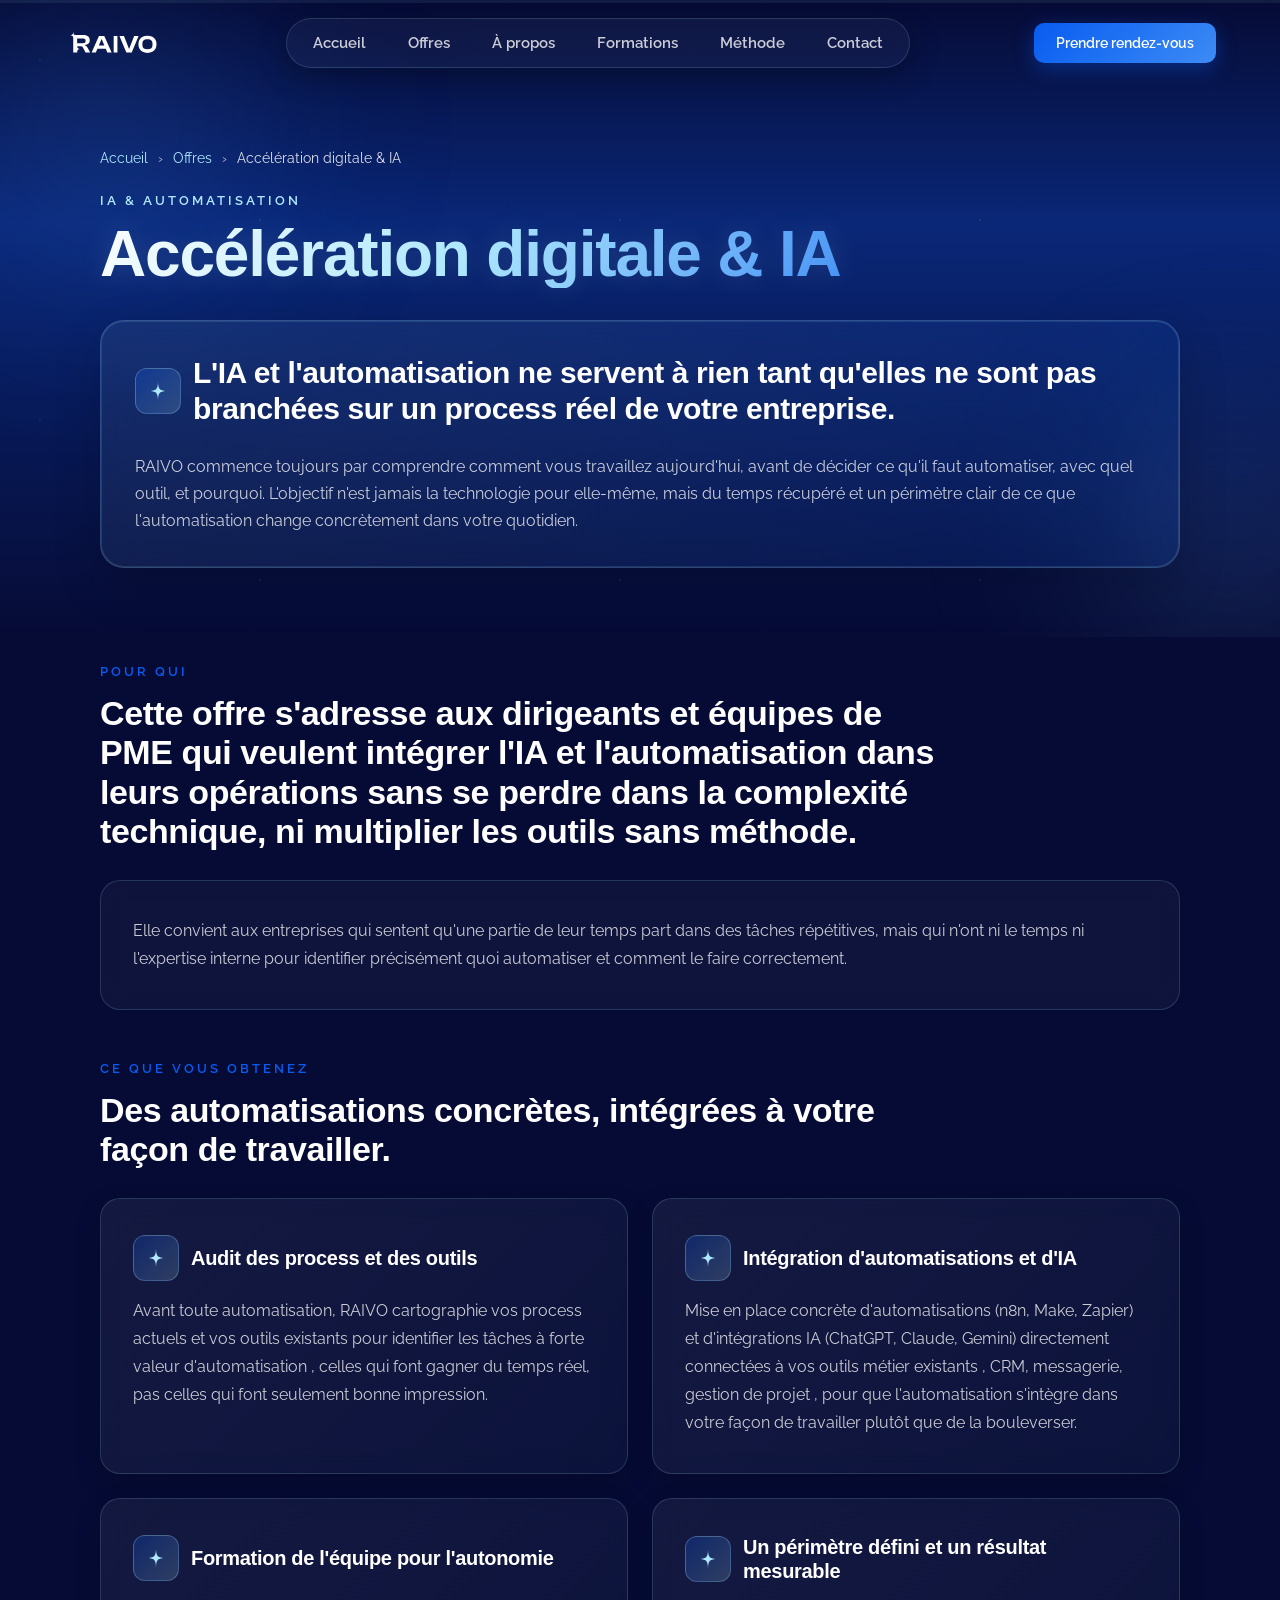
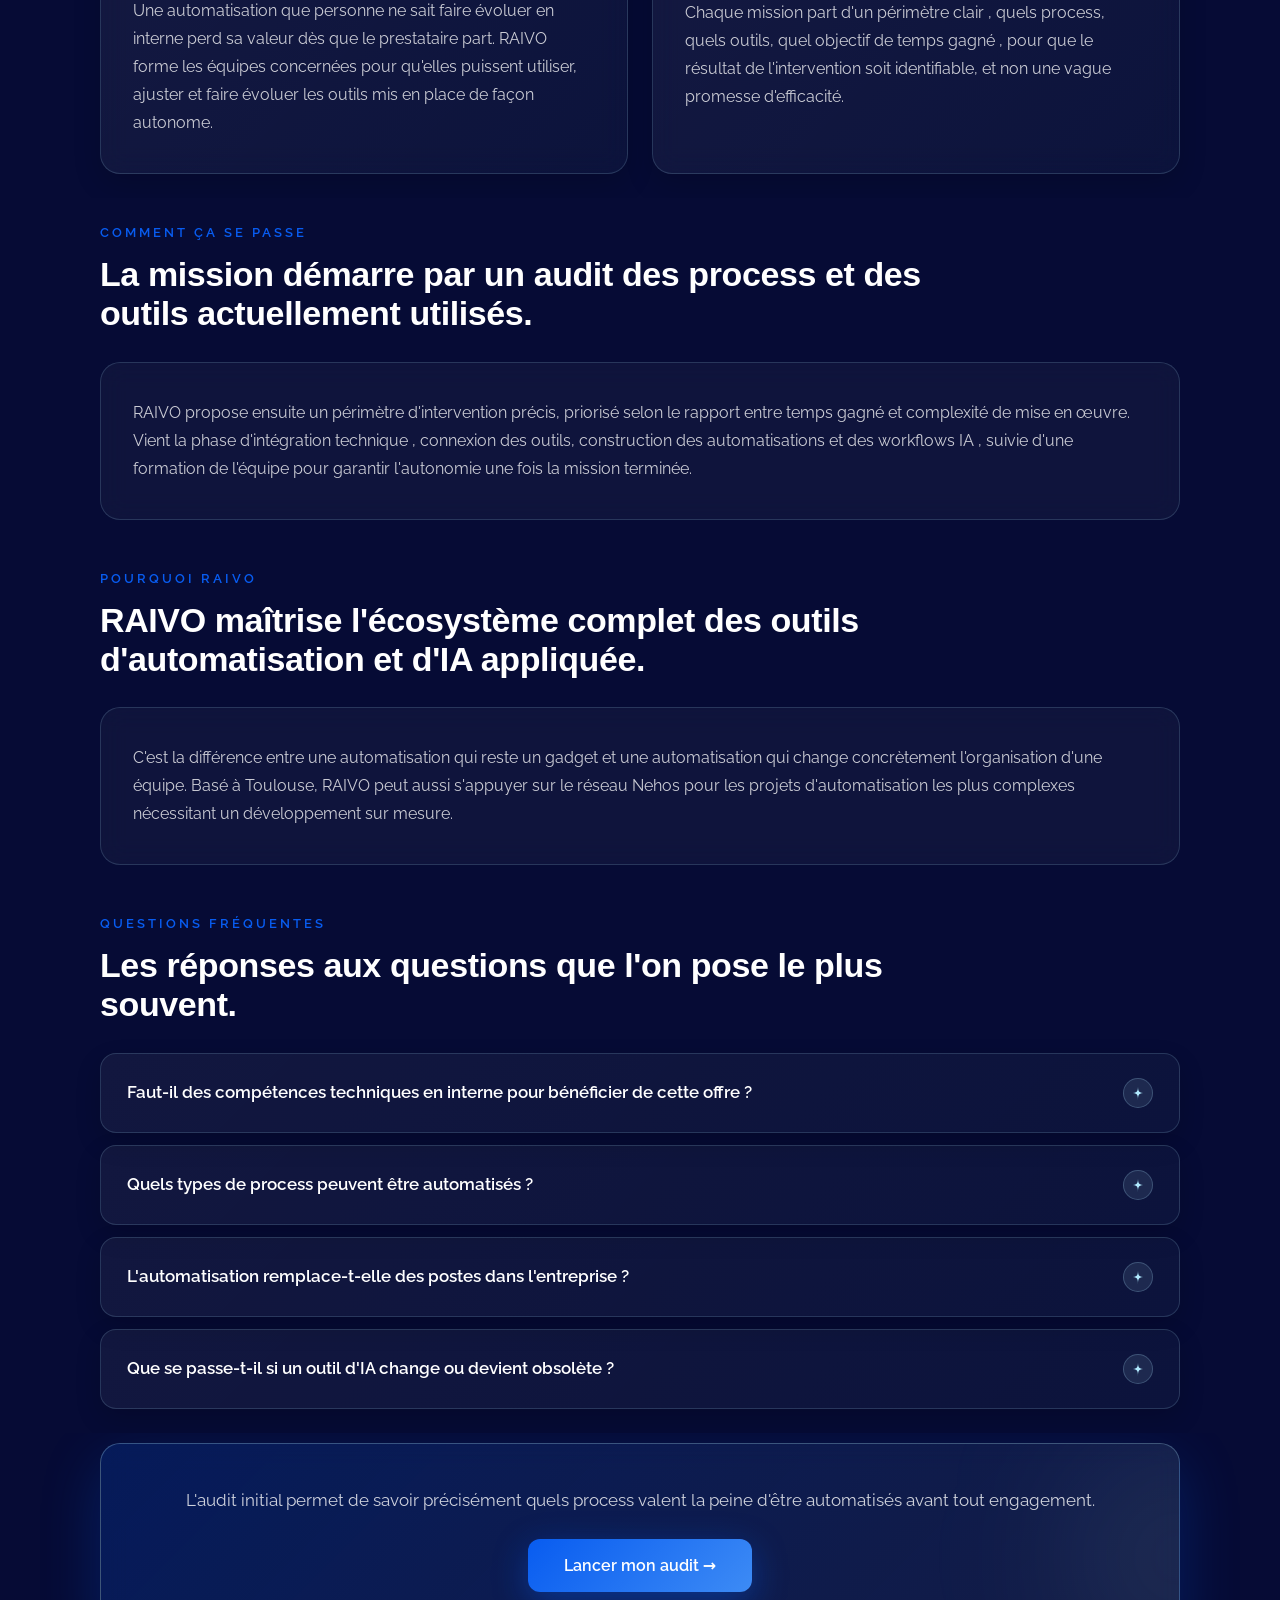
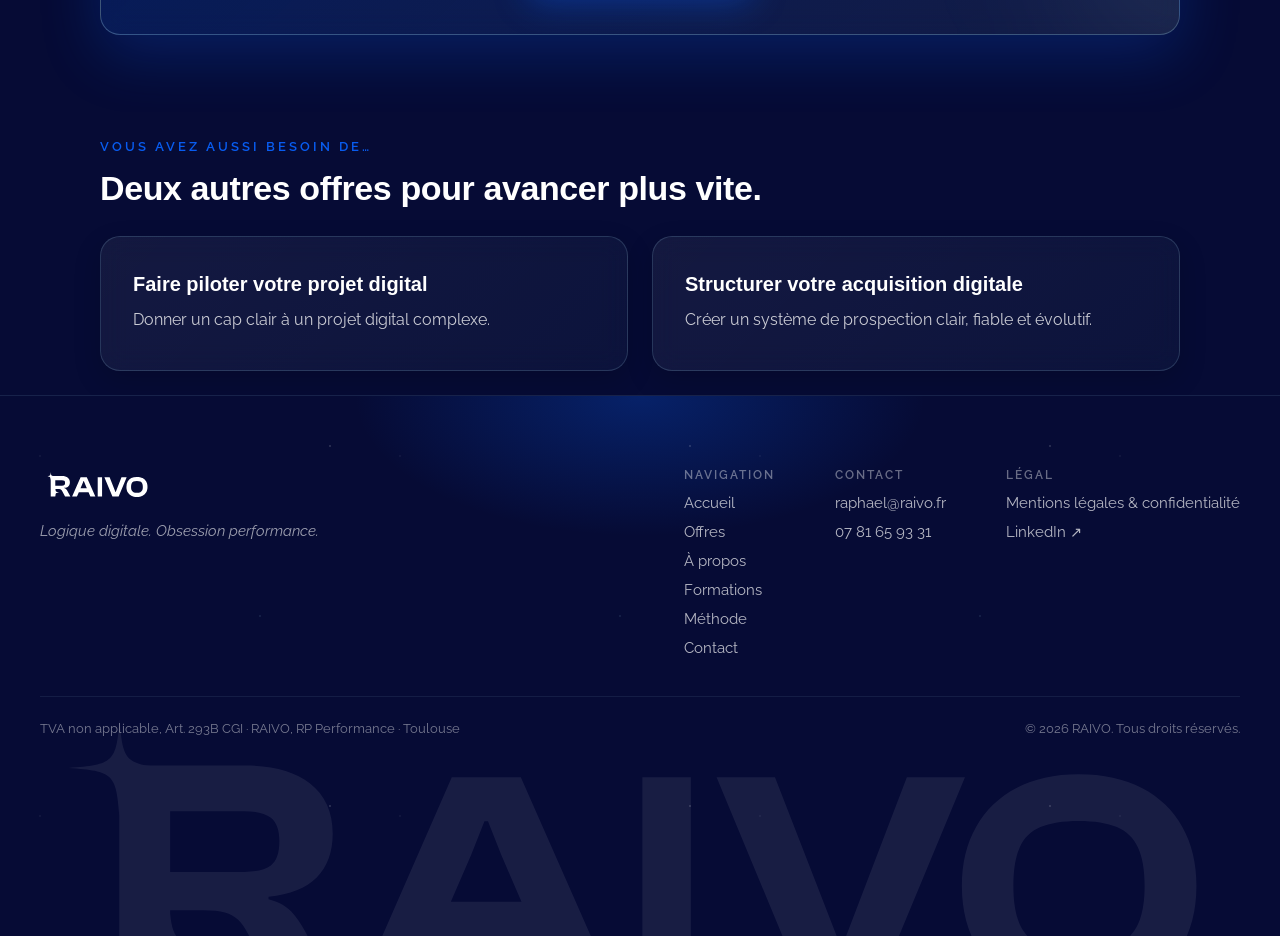
==== commit fc1bb47b: "Remplacement des tirets longs par des virgules" ====
--- a/acceleration-digitale-ia/index.html
+++ b/acceleration-digitale-ia/index.html
@@ -125,14 +125,14 @@
           <div class="rv-icon-badge" aria-hidden="true"><svg width="20" height="20" viewBox="0 0 100 100"><path d="M50 0 C50 42 58 50 100 50 C58 50 50 58 50 100 C50 58 42 50 0 50 C42 50 50 42 50 0 Z" fill="#b0e9fd"/></svg></div>
           <h3>Audit des process et des outils</h3>
         </div>
-        <p>Avant toute automatisation, RAIVO cartographie vos process actuels et vos outils existants pour identifier les tâches à forte valeur d'automatisation — celles qui font gagner du temps réel, pas celles qui font seulement bonne impression.</p>
+        <p>Avant toute automatisation, RAIVO cartographie vos process actuels et vos outils existants pour identifier les tâches à forte valeur d'automatisation , celles qui font gagner du temps réel, pas celles qui font seulement bonne impression.</p>
       </article>
       <article class="rv-card service-card">
         <div class="rv-card-title-row">
           <div class="rv-icon-badge" aria-hidden="true"><svg width="20" height="20" viewBox="0 0 100 100"><path d="M50 0 C50 42 58 50 100 50 C58 50 50 58 50 100 C50 58 42 50 0 50 C42 50 50 42 50 0 Z" fill="#b0e9fd"/></svg></div>
           <h3>Intégration d'automatisations et d'IA</h3>
         </div>
-        <p>Mise en place concrète d'automatisations (n8n, Make, Zapier) et d'intégrations IA (ChatGPT, Claude, Gemini) directement connectées à vos outils métier existants — CRM, messagerie, gestion de projet — pour que l'automatisation s'intègre dans votre façon de travailler plutôt que de la bouleverser.</p>
+        <p>Mise en place concrète d'automatisations (n8n, Make, Zapier) et d'intégrations IA (ChatGPT, Claude, Gemini) directement connectées à vos outils métier existants , CRM, messagerie, gestion de projet , pour que l'automatisation s'intègre dans votre façon de travailler plutôt que de la bouleverser.</p>
       </article>
       <article class="rv-card service-card">
         <div class="rv-card-title-row">
@@ -146,7 +146,7 @@
           <div class="rv-icon-badge" aria-hidden="true"><svg width="20" height="20" viewBox="0 0 100 100"><path d="M50 0 C50 42 58 50 100 50 C58 50 50 58 50 100 C50 58 42 50 0 50 C42 50 50 42 50 0 Z" fill="#b0e9fd"/></svg></div>
           <h3>Un périmètre défini et un résultat mesurable</h3>
         </div>
-        <p>Chaque mission part d'un périmètre clair — quels process, quels outils, quel objectif de temps gagné — pour que le résultat de l'intervention soit identifiable, et non une vague promesse d'efficacité.</p>
+        <p>Chaque mission part d'un périmètre clair , quels process, quels outils, quel objectif de temps gagné , pour que le résultat de l'intervention soit identifiable, et non une vague promesse d'efficacité.</p>
       </article>
     </div>
   </div>
@@ -159,7 +159,7 @@
       <h2 id="comment-title">La mission démarre par un audit des process et des outils actuellement utilisés.</h2>
     </div>
     <div class="rv-card">
-      <p>RAIVO propose ensuite un périmètre d'intervention précis, priorisé selon le rapport entre temps gagné et complexité de mise en œuvre. Vient la phase d'intégration technique — connexion des outils, construction des automatisations et des workflows IA — suivie d'une formation de l'équipe pour garantir l'autonomie une fois la mission terminée.</p>
+      <p>RAIVO propose ensuite un périmètre d'intervention précis, priorisé selon le rapport entre temps gagné et complexité de mise en œuvre. Vient la phase d'intégration technique , connexion des outils, construction des automatisations et des workflows IA , suivie d'une formation de l'équipe pour garantir l'autonomie une fois la mission terminée.</p>
     </div>
   </div>
 </section>
@@ -189,7 +189,7 @@
       </div>
       <div class="rv-faq-item" data-accordion-item data-open="false">
         <button type="button" class="rv-faq-q" data-accordion-toggle aria-expanded="false"><span class="txt">Quels types de process peuvent être automatisés ?</span><span class="rv-faq-icon" aria-hidden="true"><svg width="14" height="14" viewBox="0 0 100 100"><path d="M50 0 C50 42 58 50 100 50 C58 50 50 58 50 100 C50 58 42 50 0 50 C42 50 50 42 50 0 Z" fill="#b0e9fd"/></svg></span></button>
-        <div class="rv-faq-ans"><div class="rv-faq-ans-inner">Le champ est large — traitement des leads entrants, relances clients, reporting interne, génération de contenu, tri et qualification d'informations. L'audit initial permet de prioriser selon votre activité réelle.</div></div>
+        <div class="rv-faq-ans"><div class="rv-faq-ans-inner">Le champ est large , traitement des leads entrants, relances clients, reporting interne, génération de contenu, tri et qualification d'informations. L'audit initial permet de prioriser selon votre activité réelle.</div></div>
       </div>
       <div class="rv-faq-item" data-accordion-item data-open="false">
         <button type="button" class="rv-faq-q" data-accordion-toggle aria-expanded="false"><span class="txt">L'automatisation remplace-t-elle des postes dans l'entreprise ?</span><span class="rv-faq-icon" aria-hidden="true"><svg width="14" height="14" viewBox="0 0 100 100"><path d="M50 0 C50 42 58 50 100 50 C58 50 50 58 50 100 C50 58 42 50 0 50 C42 50 50 42 50 0 Z" fill="#b0e9fd"/></svg></span></button>
--- a/css/style.css
+++ b/css/style.css
@@ -49,8 +49,17 @@
 @keyframes raivoMarquee { from { transform: translateX(0); } to { transform: translateX(-50%); } }
 
 /* ---------------- reveal on scroll ---------------- */
-[data-reveal] { opacity: 0; transform: translateY(34px); }
+[data-reveal] {
+  opacity: 0; transform: translateY(34px);
+  transition: opacity .72s cubic-bezier(.4,0,.2,1), transform .72s cubic-bezier(.4,0,.2,1);
+  will-change: opacity, transform;
+}
 [data-reveal].is-revealed { opacity: 1; transform: none; }
+
+@media (prefers-reduced-motion: reduce) {
+  *, *::before, *::after { animation-duration: .01ms !important; animation-iteration-count: 1 !important; transition-duration: .01ms !important; scroll-behavior: auto !important; }
+  [data-reveal] { opacity: 1 !important; transform: none !important; }
+}
 
 /* ---------------- starfield ---------------- */
 .rv-stars {
@@ -614,24 +623,50 @@
   position: relative; padding: 150px 24px 70px; overflow: hidden;
   background: linear-gradient(180deg, var(--navy) 0%, var(--blue-deep) 35%, var(--navy) 100%);
 }
+.service-hero::before,
+.service-hero::after {
+  content: ""; position: absolute; pointer-events: none; filter: blur(90px); z-index: 0;
+}
+.service-hero::before {
+  left: -8%; top: -12%; width: 420px; height: 420px;
+  background: radial-gradient(circle, rgba(176,233,253,.16) 0%, rgba(8,92,240,.14) 38%, transparent 72%);
+  animation: raivoPulse 6s ease-in-out infinite;
+}
+.service-hero::after {
+  right: -10%; bottom: -14%; width: 360px; height: 360px;
+  background: radial-gradient(circle, rgba(61,139,245,.18) 0%, rgba(176,233,253,.08) 42%, transparent 70%);
+  animation: raivoFloat 8s ease-in-out infinite;
+}
 .service-hero-inner { position: relative; z-index: 1; max-width: 1080px; margin: 0 auto; }
 .service-breadcrumb {
   display: flex; flex-wrap: wrap; align-items: center; gap: 10px; margin-bottom: 24px;
-  font-size: 14px; color: rgba(255,255,255,.7);
-}
-.service-breadcrumb a { color: var(--sky); }
+  font-size: 14px; color: rgba(255,255,255,.72);
+}
+.service-breadcrumb a { color: var(--sky); transition: color .25s ease; }
+.service-breadcrumb a:hover { color: #fff; }
 .service-breadcrumb span[aria-current="page"] { color: rgba(255,255,255,.86); }
 .service-hero h1 {
   font-size: clamp(36px,6vw,64px); line-height: 1.04; letter-spacing: -1.2px; margin: 12px 0 32px;
-}
-.service-hero-card { position: relative; overflow: hidden; }
+  background: linear-gradient(120deg, #fff 0%, var(--sky) 34%, var(--blue-mid) 72%, #fff 100%);
+  -webkit-background-clip: text; background-clip: text; color: transparent;
+  text-shadow: 0 0 28px rgba(176,233,253,.16);
+}
+.service-hero-card {
+  position: relative; overflow: hidden; padding: 34px 34px 32px;
+  border-radius: 24px; background: linear-gradient(135deg, rgba(176,233,253,.08), rgba(8,92,240,.12));
+  box-shadow: 0 18px 48px rgba(0,0,0,.2), inset 0 0 0 1px rgba(176,233,253,.12);
+}
+.service-hero-card::before {
+  content: ""; position: absolute; right: -22%; bottom: -32%; width: 260px; height: 260px;
+  background: radial-gradient(circle, rgba(176,233,253,.18), transparent 70%); filter: blur(70px); pointer-events: none;
+}
 .service-hero-card h2 {
-  font-size: clamp(22px,3vw,30px); line-height: 1.2; letter-spacing: -.4px; margin: 0;
-}
-.service-hero-card p { margin-top: 18px; font-size: 16px; line-height: 1.7; color: rgba(255,255,255,.75); }
+  font-size: clamp(22px,3vw,30px); line-height: 1.2; letter-spacing: -.4px; margin: 0; position: relative; z-index: 1;
+}
+.service-hero-card p { margin-top: 18px; font-size: 16px; line-height: 1.7; color: rgba(255,255,255,.78); position: relative; z-index: 1; }
 .service-section { padding-top: 24px; padding-bottom: 24px; }
 .service-wrap { max-width: 1080px; }
-.service-section-head { max-width: 860px; margin: 0 0 28px; }
+.service-section-head { max-width: 860px; margin: 0 0 28px; position: relative; z-index: 1; }
 .service-section-head h2 {
   font-size: clamp(24px,3.2vw,34px); line-height: 1.16; letter-spacing: -.4px; margin: 14px 0 0;
 }
@@ -641,18 +676,74 @@
 .service-grid {
   display: grid; grid-template-columns: repeat(2, minmax(0, 1fr)); gap: 24px;
 }
-.service-card { min-height: 100%; }
-.service-card .rv-card-title-row { margin-bottom: 16px; }
-.service-card h3 { font-size: 20px; }
+.service-card {
+  min-height: 100%; position: relative; overflow: hidden;
+  background: linear-gradient(135deg, rgba(255,255,255,.06), rgba(176,233,253,.04));
+  border-color: rgba(176,233,253,.16);
+  box-shadow: 0 10px 28px rgba(0,0,0,.16);
+  transition: transform .35s cubic-bezier(.4,0,.2,1), border-color .35s ease, box-shadow .35s ease, background .35s ease;
+}
+.service-card::before {
+  content: ""; position: absolute; left: -30%; top: -30%; width: 180px; height: 180px;
+  background: radial-gradient(circle, rgba(176,233,253,.16), transparent 72%); opacity: 0; transition: opacity .35s ease;
+  pointer-events: none;
+}
+.service-card:hover,
+.service-related-card:hover {
+  transform: translateY(-8px) scale(1.01);
+  border-color: rgba(176,233,253,.42);
+  box-shadow: 0 24px 70px rgba(8,92,240,.24);
+}
+.service-card:hover::before,
+.service-related-card:hover::before { opacity: 1; }
+.service-card .rv-card-title-row { margin-bottom: 16px; position: relative; z-index: 1; }
+.service-card h3 { font-size: 20px; position: relative; z-index: 1; }
+.service-card p { position: relative; z-index: 1; }
 .service-faq { display: flex; flex-direction: column; gap: 12px; }
+.service-faq .rv-faq-item {
+  background: linear-gradient(135deg, rgba(255,255,255,.05), rgba(176,233,253,.04));
+  border-color: rgba(176,233,253,.16); box-shadow: 0 10px 26px rgba(0,0,0,.16);
+  transition: border-color .3s ease, box-shadow .3s ease, transform .3s ease;
+}
+.service-faq .rv-faq-item:hover { border-color: rgba(176,233,253,.35); box-shadow: 0 16px 34px rgba(8,92,240,.18); }
+.service-faq .rv-faq-item[data-open="true"] { border-color: rgba(176,233,253,.35); box-shadow: 0 16px 34px rgba(8,92,240,.22); }
 .service-cta-section { padding-top: 10px; }
-.service-cta-card { text-align: center; }
-.service-cta-label { font-size: 17px; line-height: 1.7; color: rgba(255,255,255,.78); margin-bottom: 24px; }
+.service-cta-card {
+  position: relative; overflow: hidden; text-align: center;
+  padding: 42px 36px; background: linear-gradient(135deg, rgba(8,92,240,.2), rgba(176,233,253,.08));
+  border-color: rgba(176,233,253,.28); box-shadow: 0 20px 60px rgba(8,92,240,.24);
+}
+.service-cta-card::before {
+  content: ""; position: absolute; right: -12%; bottom: -28%; width: 260px; height: 260px;
+  background: radial-gradient(circle, rgba(176,233,253,.18), transparent 72%); filter: blur(80px); pointer-events: none;
+}
+.service-cta-label { position: relative; z-index: 1; font-size: 17px; line-height: 1.7; color: rgba(255,255,255,.8); margin-bottom: 24px; }
 .service-related-grid { display: grid; grid-template-columns: repeat(2, minmax(0, 1fr)); gap: 24px; }
-.service-related-card { display: block; transition: transform .35s ease, border-color .35s ease, box-shadow .35s ease; }
-.service-related-card:hover { transform: translateY(-6px); border-color: rgba(176,233,253,.45); box-shadow: 0 24px 60px rgba(8,92,240,.22); }
-.service-related-card h3 { margin-bottom: 10px; font-size: 20px; }
-.service-related-card p { color: rgba(255,255,255,.72); }
+.service-related-card {
+  display: block; position: relative; overflow: hidden;
+  background: linear-gradient(135deg, rgba(255,255,255,.06), rgba(176,233,253,.04));
+  border-color: rgba(176,233,253,.16); box-shadow: 0 10px 28px rgba(0,0,0,.16);
+  transition: transform .35s cubic-bezier(.4,0,.2,1), border-color .35s ease, box-shadow .35s ease, background .35s ease;
+}
+.service-related-card::before {
+  content: ""; position: absolute; left: -24%; top: -24%; width: 180px; height: 180px;
+  background: radial-gradient(circle, rgba(176,233,253,.16), transparent 72%); opacity: 0; transition: opacity .35s ease;
+  pointer-events: none;
+}
+.service-related-card h3 { margin-bottom: 10px; font-size: 20px; position: relative; z-index: 1; }
+.service-related-card p { color: rgba(255,255,255,.72); position: relative; z-index: 1; }
+
+.service-card[data-reveal]:nth-child(2),
+.service-card[data-reveal]:nth-child(3),
+.service-card[data-reveal]:nth-child(4) {
+  transition-delay: .08s;
+}
+.service-card[data-reveal]:nth-child(3) { transition-delay: .16s; }
+.service-card[data-reveal]:nth-child(4) { transition-delay: .24s; }
+.service-related-card[data-reveal]:nth-child(2) { transition-delay: .08s; }
+.service-faq .rv-faq-item[data-reveal]:nth-child(2) { transition-delay: .08s; }
+.service-faq .rv-faq-item[data-reveal]:nth-child(3) { transition-delay: .16s; }
+.service-faq .rv-faq-item[data-reveal]:nth-child(4) { transition-delay: .24s; }
 
 @media (max-width: 900px) {
   .service-grid,
@@ -662,11 +753,13 @@
 @media (max-width: 640px) {
   .service-hero { padding-top: 126px; }
   .service-breadcrumb { font-size: 13px; }
+  .service-hero-card { padding: 28px 24px; }
   .service-hero-card h2 { font-size: 20px; }
   .service-section-head h2 { font-size: 22px; }
   .service-hero-card p,
   .service-section .rv-card p,
   .service-card p { font-size: 15px; }
+  .service-cta-card { padding: 34px 24px; }
 }
 
 /* ============================================================
